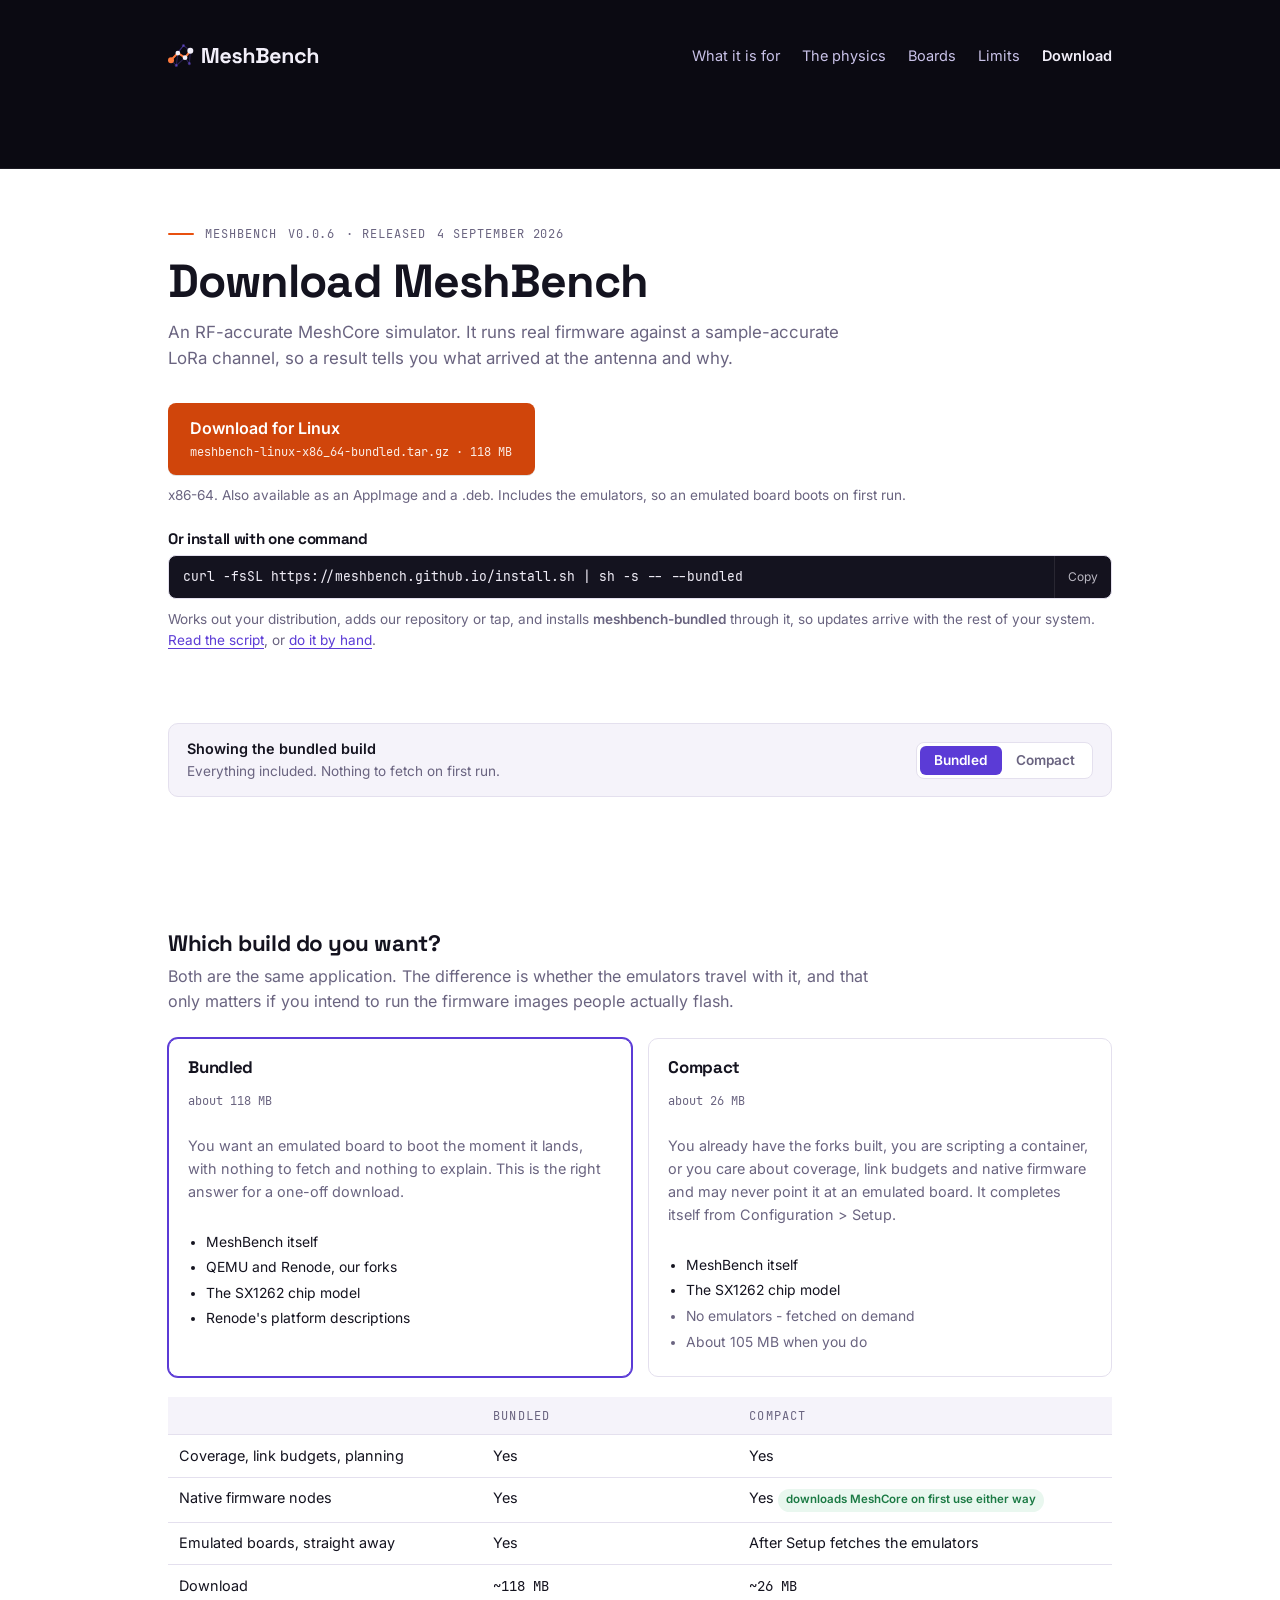
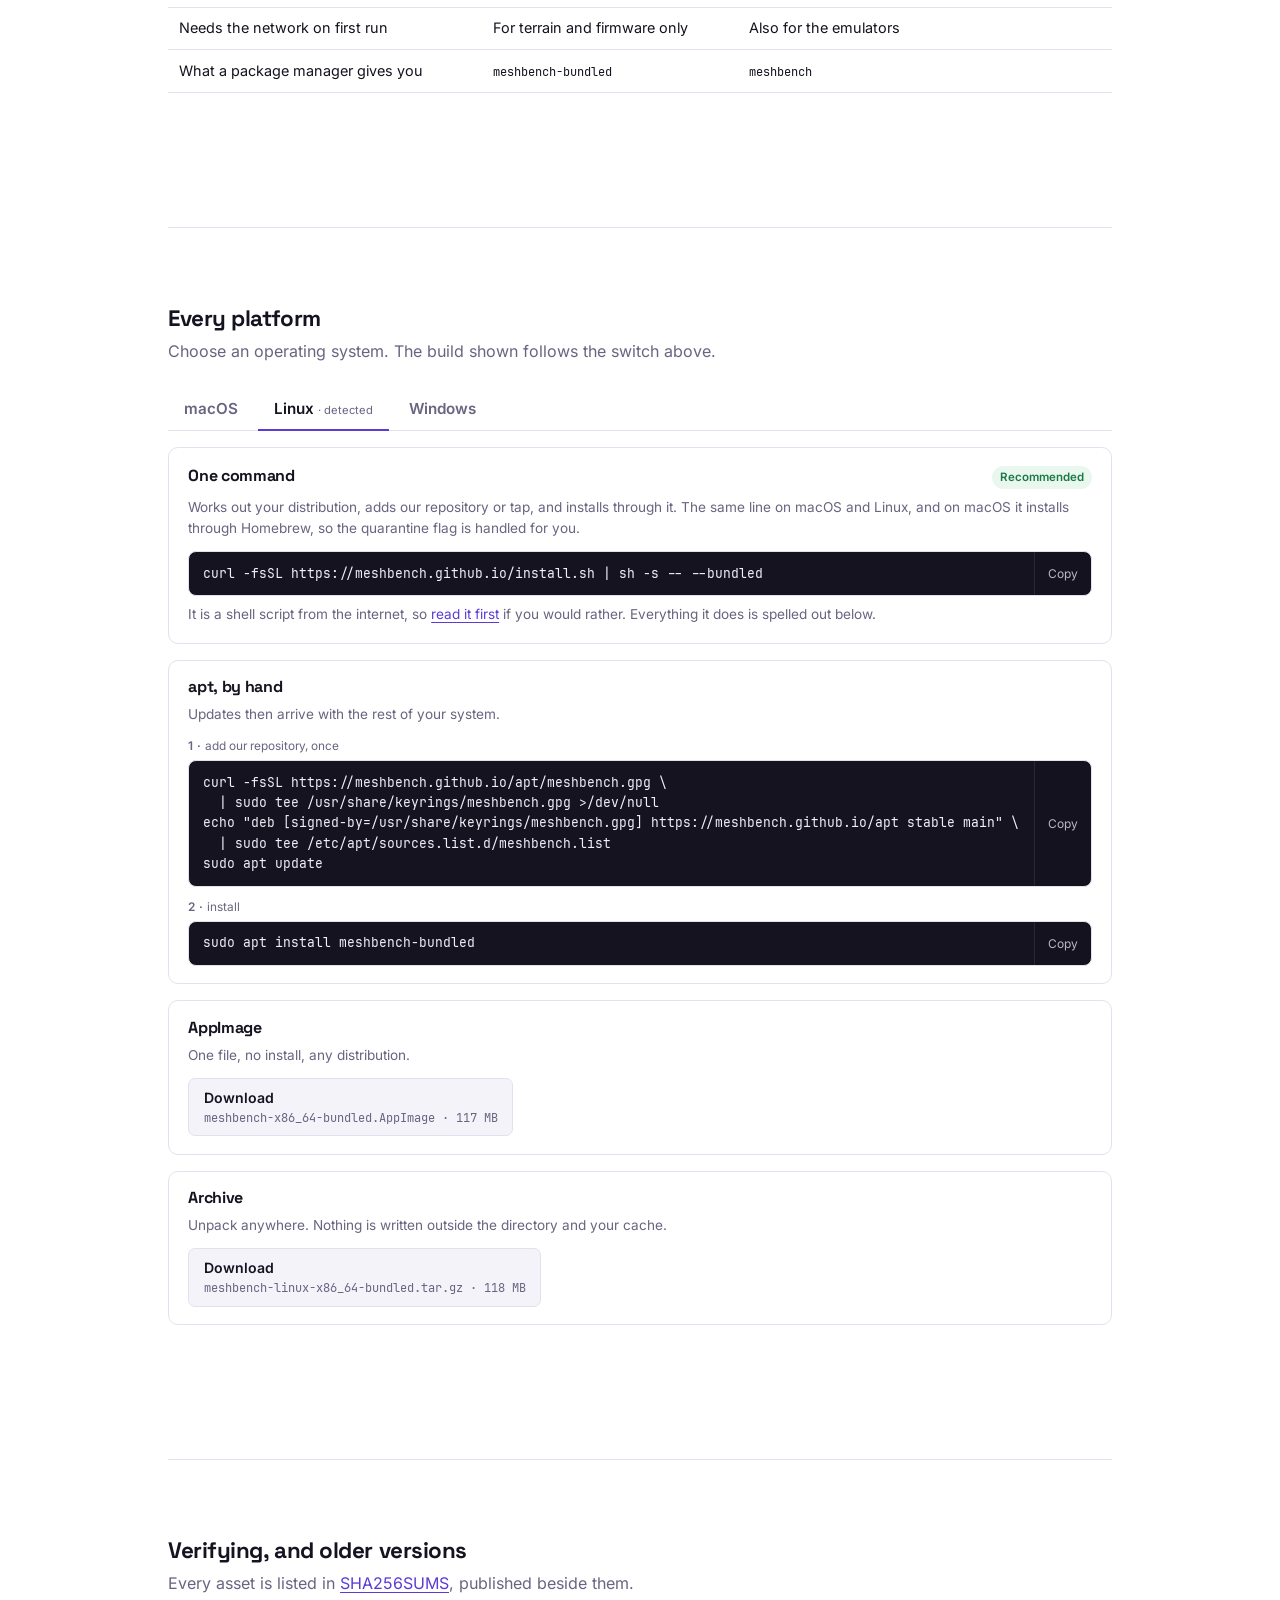
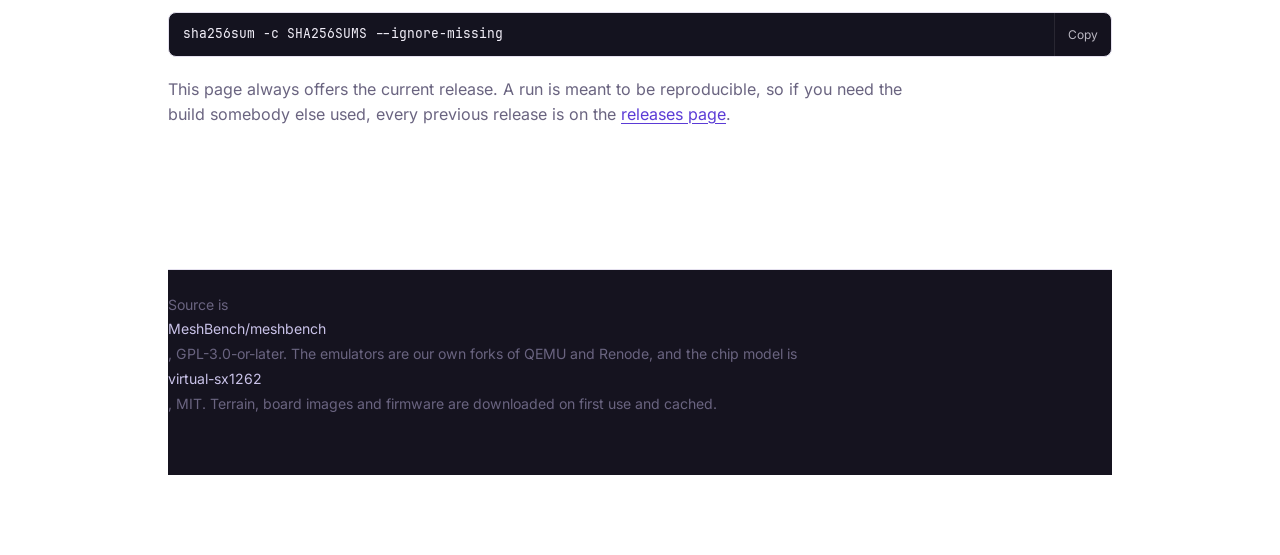
==== download/index.html @ 73075c17 "a download page, and one command that installs through your package manager Stages 5 and 6 of MeshBe" ====
<!doctype html>
<html lang="en">
<head>
<meta charset="utf-8">
<meta name="viewport" content="width=device-width, initial-scale=1">
<title>Download MeshBench</title>
<meta name="description" content="Download MeshBench for macOS, Linux or Windows, bundled with the emulators or as the application alone.">
<link rel="icon" href="/brand/favicon.svg" type="image/svg+xml">
<meta name="theme-color" content="#0B0A12">
<meta property="og:title" content="Download MeshBench">
<meta property="og:description" content="One command, or a download for your platform. Bundled with the emulators, or the application alone.">
<meta property="og:image" content="/brand/card.png">
<meta property="og:type" content="website">
<link rel="stylesheet" href="/styles.css">
<style>
  /* Palette is MeshBench/brand's own tokens, not invented here.
     The one rule it carries: orange is signal - traffic, the route, the node
     transmitting. Never a surface, never a status, never decoration. So orange
     appears twice and only twice: in the mark, where it is the lit route and
     the transmitting node, and on the one download we recommend. Violet carries
     every other piece of structure, and status has its own greens and ambers. */
  :root {
    --signal: #E8500F;
    --signal-deep: #B93B06;
    --relay: #5B3BD6;
    --ink: #14131F;
    --dim: #6A6480;
    --paper: #FFFFFF;
    --mist: #F5F3FA;
    --line: #E4E0EE;
    --pass: #1B7A44;
    --warn: #8A6200;
    --pass-bg: #E9F7EF;
    --warn-bg: #FDF6E0;
    --code-bg: #14131F;
    --code-ink: #F2EFF9;

    /* The filled button and the masthead do not follow the theme: both sit on
       basalt chrome with white labels. White on the mark's #E8500F is 3.76:1
       and fails AA at this size, so the fill is one step deeper - still plainly
       signal, and 4.63:1 under white. The landing site solved this already;
       this is its answer rather than a second one. */
    --basalt: #0B0A12;
    --btn-fill: #D0450B;
    --btn-fill-hover: #E8500F;

    --display: "MeshBench Display", ui-sans-serif, system-ui, sans-serif;
    --body: "MeshBench Text", ui-sans-serif, system-ui, sans-serif;
    --mono: "MeshBench Mono", ui-monospace, SFMono-Regular, Menlo, Consolas, monospace;
  }
  @media (prefers-color-scheme: dark) {
    :root:not([data-theme="light"]) {
      --signal: #FF7A3D;
      --signal-deep: #FF7A3D;
      --relay: #7C5CFF;
      --ink: #F2EFF9;
      --dim: #9A93B8;
      --paper: #0B0A12;
      --mist: #14131F;
      --line: #262233;
      --pass: #58D493;
      --warn: #F2B705;
      --pass-bg: #10241A;
      --warn-bg: #251E08;
      --code-bg: #08070E;
      --code-ink: #F2EFF9;
    }
  }
  :root[data-theme="dark"] {
    --signal: #FF7A3D;
    --signal-deep: #FF7A3D;
    --relay: #7C5CFF;
    --ink: #F2EFF9;
    --dim: #9A93B8;
    --paper: #0B0A12;
    --mist: #14131F;
    --line: #262233;
    --pass: #58D493;
    --warn: #F2B705;
    --pass-bg: #10241A;
    --warn-bg: #251E08;
    --code-bg: #08070E;
    --code-ink: #F2EFF9;
  }

  body {
    background: var(--paper);
    color: var(--ink);
    font-family: var(--body);
    font-size: 16px;
    line-height: 1.55;
    -webkit-font-smoothing: antialiased;
  }
  .wrap { max-width: 62rem; margin: 0 auto; padding: 0 1.5rem 5rem; }
  h1, h2, h3 { font-family: var(--display); font-weight: 700; text-wrap: balance; margin: 0; }
  a { color: var(--relay); }

  /* The masthead is styles.css's own; only the current-page mark is ours. */
  .masthead nav a[aria-current="page"] { color: #F2EFF9; font-weight: 600; }

  /* ---- hero ---- */
  header { padding: 3.5rem 0 2rem; }
  .eyebrow {
    font-family: var(--mono); font-size: .75rem; letter-spacing: .08em;
    text-transform: uppercase; color: var(--dim); margin-bottom: .75rem;
  }
  h1 { font-size: clamp(2rem, 5vw, 2.9rem); line-height: 1.1; }
  .lede { color: var(--dim); font-size: 1.05rem; max-width: 42rem; margin-top: .75rem; }

  .primary-row {
    display: flex; flex-wrap: wrap; gap: 1.5rem; align-items: flex-start;
    margin-top: 2rem;
  }
  .primary { flex: 1 1 20rem; }

  /* The one orange thing. */
  .btn-signal {
    display: inline-flex; flex-direction: column; gap: .15rem;
    background: var(--btn-fill); color: #fff; text-decoration: none;
    padding: .85rem 1.4rem; border-radius: 8px; font-weight: 600;
    box-shadow: 0 1px 0 rgba(0,0,0,.12);
  }
  .btn-signal:hover { background: var(--btn-fill-hover); }
  .btn-signal .file {
    font-family: var(--mono); font-size: .72rem; font-weight: 400; opacity: .9;
  }
  .under-btn { font-size: .85rem; color: var(--dim); margin-top: .6rem; }

  .alt { flex: 1 1 22rem; }
  .alt h3 { font-size: .95rem; margin-bottom: .5rem; }
  .step {
    font-size: .74rem; font-weight: 600; letter-spacing: .04em; text-transform: uppercase;
    color: var(--dim); margin: .7rem 0 .3rem;
  }
  .step:first-of-type { margin-top: 0; }
  .step .once { font-weight: 400; text-transform: none; letter-spacing: 0; }

  /* ---- code ---- */
  .cmd {
    display: flex; align-items: stretch; gap: 0; background: var(--code-bg);
    border-radius: 8px; overflow: hidden; border: 1px solid var(--line);
  }
  .cmd code {
    font-family: var(--mono); font-size: .82rem; color: var(--code-ink);
    padding: .7rem .85rem; overflow-x: auto; white-space: pre; flex: 1; display: block;
  }
  .cmd button {
    border: 0; border-left: 1px solid rgba(255,255,255,.12); background: transparent;
    color: var(--code-ink); font-family: var(--body); font-size: .75rem;
    padding: 0 .8rem; cursor: pointer; opacity: .75;
  }
  .cmd button:hover { opacity: 1; }

  /* ---- the variant switch ---- */
  .variant-bar {
    display: flex; flex-wrap: wrap; gap: 1rem; align-items: center;
    justify-content: space-between; background: var(--mist);
    border: 1px solid var(--line); border-radius: 10px;
    padding: .9rem 1.1rem; margin: 2.5rem 0 0;
  }
  .variant-bar .label { font-size: .9rem; font-weight: 600; }
  .variant-bar .why { font-size: .85rem; color: var(--dim); }
  .seg { display: inline-flex; background: var(--paper); border: 1px solid var(--line); border-radius: 8px; padding: 3px; }
  .seg button {
    border: 0; background: transparent; font-family: var(--body); font-size: .85rem;
    font-weight: 600; color: var(--dim); padding: .4rem .9rem; border-radius: 6px; cursor: pointer;
  }
  .seg button[aria-pressed="true"] { background: var(--relay); color: #fff; }

  /* ---- variant cards ---- */
  section { margin-top: 3.5rem; }
  section > h2 { font-size: 1.4rem; }
  section > p.intro { color: var(--dim); max-width: 46rem; margin-top: .5rem; }

  .cards { display: grid; grid-template-columns: repeat(auto-fit, minmax(17rem, 1fr)); gap: 1rem; margin-top: 1.5rem; }
  .card { border: 1px solid var(--line); border-radius: 10px; padding: 1.2rem; background: var(--paper); }
  .card.on { border-color: var(--relay); box-shadow: 0 0 0 1px var(--relay); }
  .card h3 { font-size: 1.05rem; }
  .card .size { font-family: var(--mono); font-size: .78rem; color: var(--dim); margin-top: .15rem; }
  .card p { font-size: .9rem; color: var(--dim); margin: .7rem 0 0; }
  .card ul { margin: .8rem 0 0; padding-left: 1.1rem; font-size: .87rem; }
  .card li { margin: .25rem 0; }
  .card li.no { color: var(--dim); }

  table { width: 100%; border-collapse: collapse; margin-top: 1.25rem; font-size: .9rem; }
  th, td { text-align: left; padding: .6rem .7rem; border-bottom: 1px solid var(--line); vertical-align: top; }
  th { font-weight: 600; font-size: .78rem; text-transform: uppercase; letter-spacing: .05em; color: var(--dim); }
  td.num { font-family: var(--mono); font-variant-numeric: tabular-nums; }
  .scroll { overflow-x: auto; }

  /* ---- platform tabs ---- */
  .tabs { display: flex; gap: .25rem; border-bottom: 1px solid var(--line); margin-top: 1.5rem; flex-wrap: wrap; }
  .tabs button {
    border: 0; background: transparent; font-family: var(--body); font-weight: 600;
    font-size: .95rem; color: var(--dim); padding: .7rem 1rem; cursor: pointer;
    border-bottom: 2px solid transparent; margin-bottom: -1px;
  }
  .tabs button[aria-selected="true"] { color: var(--ink); border-bottom-color: var(--relay); }
  .tabs .detected { font-size: .7rem; font-weight: 500; color: var(--dim); }

  .method { border: 1px solid var(--line); border-radius: 10px; padding: 1.1rem 1.2rem; margin-top: 1rem; }
  .method-head { display: flex; flex-wrap: wrap; gap: .5rem 1rem; align-items: baseline; justify-content: space-between; }
  .method h3 { font-size: 1rem; }
  .method .note { font-size: .85rem; color: var(--dim); margin: .5rem 0 .75rem; }
  .method .file-row { display: flex; flex-wrap: wrap; gap: .75rem; align-items: center; margin-top: .5rem; }
  .btn-quiet {
    display: inline-block; border: 1px solid var(--line); border-radius: 7px;
    padding: .5rem .9rem; text-decoration: none; color: var(--ink);
    font-weight: 600; font-size: .88rem; background: var(--mist);
  }
  .btn-quiet:hover { border-color: var(--relay); }
  .btn-quiet .fn { font-family: var(--mono); font-weight: 400; font-size: .75rem; color: var(--dim); display: block; }

  .chip {
    display: inline-block; font-size: .72rem; font-weight: 600; padding: .18rem .5rem;
    border-radius: 999px; white-space: nowrap;
  }
  .chip.pass { background: var(--pass-bg); color: var(--pass); }
  .chip.warn { background: var(--warn-bg); color: var(--warn); }

  .callout {
    border-left: 3px solid var(--warn); background: var(--warn-bg);
    padding: .85rem 1rem; border-radius: 0 8px 8px 0; margin-top: 1rem; font-size: .89rem;
  }
  .callout strong { display: block; margin-bottom: .2rem; }

  footer { margin-top: 4rem; padding-top: 1.5rem; border-top: 1px solid var(--line); font-size: .88rem; color: var(--dim); }
  footer a { font-weight: 500; }
  .hidden { display: none; }
  @media (prefers-reduced-motion: reduce) { * { transition: none !important; } }
</style>
</head>
<body>

<header class="masthead">
  <div class="wrap">
    <a class="brand" href="/" aria-label="MeshBench"><svg xmlns="http://www.w3.org/2000/svg" viewBox="0 0 324.6 49.2" fill="none" stroke-linecap="round" stroke-linejoin="round" role="img" aria-label="MeshBench"><g transform="translate(-6.25,-11.31) scale(1.3300)">
  <path d="M 9.50 34.50 L 18.00 43.00" stroke="#7C5CFF" stroke-width="1.8" opacity="0.26"/>
  <path d="M 18.00 43.00 L 32.00 30.50" stroke="#7C5CFF" stroke-width="1.8" opacity="0.26"/>
  <path d="M 18.00 43.00 L 20.50 23.00" stroke="#7C5CFF" stroke-width="1.8" opacity="0.26"/>
  <path d="M 20.50 23.00 L 29.50 11.00" stroke="#7C5CFF" stroke-width="1.8" opacity="0.26"/>
  <path d="M 29.50 11.00 L 40.50 19.50" stroke="#7C5CFF" stroke-width="1.8" opacity="0.26"/>
  <path d="M 32.00 30.50 L 39.00 40.00" stroke="#7C5CFF" stroke-width="1.8" opacity="0.26"/>
  <path d="M 40.50 19.50 L 39.00 40.00" stroke="#7C5CFF" stroke-width="1.8" opacity="0.26"/>
  <path d="M 9.50 34.50 L 29.50 11.00" stroke="#7C5CFF" stroke-width="1.8" opacity="0.26"/>
  <path d="M 9.50 34.50 L 20.50 23.00" stroke="#FF7A3D" stroke-width="3.2"/>
  <path d="M 20.50 23.00 L 32.00 30.50" stroke="#FF7A3D" stroke-width="3.2"/>
  <path d="M 32.00 30.50 L 40.50 19.50" stroke="#FF7A3D" stroke-width="3.2"/>
  <circle cx="18.00" cy="43.00" r="2.50" fill="#7C5CFF" opacity="0.4"/>
  <circle cx="29.50" cy="11.00" r="2.50" fill="#7C5CFF" opacity="0.4"/>
  <circle cx="39.00" cy="40.00" r="2.50" fill="#7C5CFF" opacity="0.4"/>
  <circle cx="20.50" cy="23.00" r="3.80" fill="#F2EFF9"/>
  <circle cx="32.00" cy="30.50" r="3.80" fill="#F2EFF9"/>
  <circle cx="9.50" cy="34.50" r="4.80" fill="#FF7A3D"/>
  <circle cx="40.50" cy="19.50" r="4.80" fill="#F2EFF9"/>
</g><g transform="translate(70.0,40.7)" fill="#F2EFF9"><path d="M3.04 0V-32.2H14.31L19.87 -4.14H20.7L26.27 -32.2H37.54V0H31.65V-27.74H30.82L25.3 0H15.27L9.75 -27.74H8.92V0Z M53.36 0.64Q49.96 0.64 47.36 -0.8Q44.76 -2.25 43.31 -4.9Q41.86 -7.54 41.86 -11.13V-11.68Q41.86 -15.27 43.29 -17.92Q44.71 -20.56 47.29 -22.01Q49.86 -23.46 53.27 -23.46Q56.63 -23.46 59.11 -21.96Q61.59 -20.47 62.97 -17.82Q64.35 -15.18 64.35 -11.68V-9.71H47.75Q47.84 -7.36 49.5 -5.89Q51.15 -4.42 53.54 -4.42Q55.98 -4.42 57.13 -5.47Q58.28 -6.53 58.88 -7.82L63.62 -5.34Q62.97 -4.14 61.76 -2.74Q60.54 -1.33 58.51 -0.35Q56.49 0.64 53.36 0.64ZM47.79 -14.03H58.47Q58.28 -16.01 56.88 -17.2Q55.48 -18.4 53.22 -18.4Q50.88 -18.4 49.5 -17.2Q48.12 -16.01 47.79 -14.03Z M78.15 0.64Q73.69 0.64 70.84 -1.29Q67.99 -3.22 67.39 -6.81L72.73 -8.19Q73.05 -6.58 73.81 -5.66Q74.57 -4.74 75.69 -4.35Q76.82 -3.96 78.15 -3.96Q80.18 -3.96 81.14 -4.67Q82.11 -5.38 82.11 -6.44Q82.11 -7.5 81.19 -8.07Q80.27 -8.65 78.25 -9.02L76.96 -9.25Q74.57 -9.71 72.59 -10.51Q70.61 -11.32 69.41 -12.74Q68.22 -14.17 68.22 -16.42Q68.22 -19.83 70.7 -21.64Q73.19 -23.46 77.23 -23.46Q81.05 -23.46 83.58 -21.76Q86.11 -20.06 86.89 -17.3L81.51 -15.64Q81.14 -17.39 80.02 -18.12Q78.89 -18.86 77.23 -18.86Q75.58 -18.86 74.7 -18.29Q73.83 -17.71 73.83 -16.7Q73.83 -15.59 74.75 -15.06Q75.67 -14.54 77.23 -14.26L78.52 -14.03Q81.1 -13.57 83.19 -12.81Q85.28 -12.05 86.5 -10.65Q87.72 -9.25 87.72 -6.85Q87.72 -3.27 85.12 -1.31Q82.52 0.64 78.15 0.64Z M91.95 0V-32.2H97.75V-20.01H98.58Q98.95 -20.75 99.73 -21.48Q100.51 -22.22 101.82 -22.7Q103.13 -23.18 105.16 -23.18Q107.82 -23.18 109.82 -21.96Q111.83 -20.75 112.93 -18.61Q114.03 -16.47 114.03 -13.62V0H108.24V-13.16Q108.24 -15.73 106.97 -17.02Q105.71 -18.31 103.36 -18.31Q100.69 -18.31 99.22 -16.54Q97.75 -14.77 97.75 -11.59V0Z M118.36 0V-5.34H122.59V-26.86H118.36V-32.2H134.92Q137.86 -32.2 140.05 -31.21Q142.23 -30.22 143.45 -28.41Q144.67 -26.59 144.67 -24.06V-23.6Q144.67 -21.39 143.84 -19.99Q143.01 -18.58 141.89 -17.82Q140.76 -17.07 139.75 -16.74V-15.92Q140.76 -15.64 141.96 -14.88Q143.15 -14.12 144 -12.7Q144.85 -11.27 144.85 -8.97V-8.51Q144.85 -5.84 143.61 -3.93Q142.37 -2.02 140.19 -1.01Q138 0 135.1 0ZM128.66 -5.52H134.37Q136.34 -5.52 137.56 -6.49Q138.78 -7.45 138.78 -9.25V-9.71Q138.78 -11.5 137.59 -12.47Q136.39 -13.43 134.37 -13.43H128.66ZM128.66 -18.95H134.27Q136.16 -18.95 137.38 -19.92Q138.6 -20.88 138.6 -22.59V-23.05Q138.6 -24.79 137.4 -25.74Q136.21 -26.68 134.27 -26.68H128.66Z M159.57 0.64Q156.17 0.64 153.57 -0.8Q150.97 -2.25 149.52 -4.9Q148.07 -7.54 148.07 -11.13V-11.68Q148.07 -15.27 149.5 -17.92Q150.93 -20.56 153.5 -22.01Q156.08 -23.46 159.48 -23.46Q162.84 -23.46 165.32 -21.96Q167.81 -20.47 169.19 -17.82Q170.57 -15.18 170.57 -11.68V-9.71H153.96Q154.05 -7.36 155.71 -5.89Q157.37 -4.42 159.76 -4.42Q162.2 -4.42 163.35 -5.47Q164.5 -6.53 165.09 -7.82L169.83 -5.34Q169.19 -4.14 167.97 -2.74Q166.75 -1.33 164.73 -0.35Q162.7 0.64 159.57 0.64ZM154.01 -14.03H164.68Q164.5 -16.01 163.09 -17.2Q161.69 -18.4 159.44 -18.4Q157.09 -18.4 155.71 -17.2Q154.33 -16.01 154.01 -14.03Z M174.89 0V-22.82H180.6V-19.83H181.42Q181.98 -21.02 183.49 -22.1Q185.01 -23.18 188.09 -23.18Q190.76 -23.18 192.76 -21.96Q194.76 -20.75 195.87 -18.61Q196.97 -16.47 196.97 -13.62V0H191.18V-13.16Q191.18 -15.73 189.91 -17.02Q188.65 -18.31 186.3 -18.31Q183.63 -18.31 182.16 -16.54Q180.69 -14.77 180.69 -11.59V0Z M213.12 0.64Q209.81 0.64 207.12 -0.74Q204.42 -2.12 202.86 -4.74Q201.3 -7.36 201.3 -11.09V-11.73Q201.3 -15.46 202.86 -18.08Q204.42 -20.7 207.12 -22.08Q209.81 -23.46 213.12 -23.46Q216.38 -23.46 218.73 -22.31Q221.08 -21.16 222.53 -19.16Q223.97 -17.16 224.43 -14.63L218.82 -13.43Q218.64 -14.81 217.99 -15.92Q217.35 -17.02 216.18 -17.66Q215 -18.31 213.26 -18.31Q211.51 -18.31 210.11 -17.55Q208.7 -16.79 207.9 -15.29Q207.09 -13.8 207.09 -11.64V-11.18Q207.09 -9.02 207.9 -7.52Q208.7 -6.03 210.11 -5.27Q211.51 -4.51 213.26 -4.51Q215.88 -4.51 217.24 -5.87Q218.59 -7.22 218.96 -9.43L224.57 -8.1Q223.97 -5.66 222.53 -3.66Q221.08 -1.66 218.73 -0.51Q216.38 0.64 213.12 0.64Z M228.53 0V-32.2H234.32V-20.01H235.15Q235.52 -20.75 236.3 -21.48Q237.08 -22.22 238.39 -22.7Q239.71 -23.18 241.73 -23.18Q244.4 -23.18 246.4 -21.96Q248.4 -20.75 249.5 -18.61Q250.61 -16.47 250.61 -13.62V0H244.81V-13.16Q244.81 -15.73 243.55 -17.02Q242.28 -18.31 239.94 -18.31Q237.27 -18.31 235.8 -16.54Q234.32 -14.77 234.32 -11.59V0Z"/></g></svg></a>
    <nav>
      <a href="/#uses">What it is for</a>
      <a href="/#physics">The physics</a>
      <a href="/#boards">Boards</a>
      <a href="/#limits">Limits</a>
      <a href="/download/" aria-current="page">Download</a>
    </nav>
  </div>
</header>

<div class="wrap" id="top">

<header>
  <div class="eyebrow">MeshBench <span id="ver">v0.0.6</span> &middot; released <span id="released">4 September 2026</span></div>
  <h1>Download MeshBench</h1>
  <p class="lede">
    An RF-accurate MeshCore simulator. It runs real firmware against a sample-accurate
    LoRa channel, so a result tells you what arrived at the antenna and why.
  </p>

  <div class="primary-row">
    <div class="primary">
      <a class="btn-signal" id="hero-btn" href="https://github.com/MeshBench/meshbench/releases/latest/download/MeshBench-arm64-bundled.dmg">
        <span id="hero-label">Download for macOS</span>
        <span class="file" id="hero-file">MeshBench-arm64-bundled.dmg &middot; 118 MB</span>
      </a>
      <div class="under-btn" id="hero-note">
        Apple silicon, macOS 12+. Includes the emulators, so an emulated board boots on
        first run.
      </div>
    </div>

    <div class="alt">
      <h3 id="alt-title">Or install with one command</h3>
      <div class="cmd">
        <code id="alt-cmd">curl -fsSL https://meshbench.github.io/install.sh | sh</code>
        <button type="button" data-copy="#alt-cmd">Copy</button>
      </div>
      <div class="under-btn" id="alt-note"></div>
    </div>
  </div>
</header>

<div class="variant-bar">
  <div>
    <div class="label">Showing the <span id="variant-word">bundled</span> build</div>
    <div class="why" id="variant-why">Everything included. Nothing to fetch on first run.</div>
  </div>
  <div class="seg" role="group" aria-label="Which build">
    <button type="button" data-variant="bundled" aria-pressed="true">Bundled</button>
    <button type="button" data-variant="compact" aria-pressed="false">Compact</button>
  </div>
</div>

<section id="which">
  <h2>Which build do you want?</h2>
  <p class="intro">
    Both are the same application. The difference is whether the emulators travel with it,
    and that only matters if you intend to run the firmware images people actually flash.
  </p>

  <div class="cards">
    <div class="card on" id="card-bundled">
      <h3>Bundled</h3>
      <div class="size">about 118 MB</div>
      <p>You want an emulated board to boot the moment it lands, with nothing to fetch and
         nothing to explain. This is the right answer for a one-off download.</p>
      <ul>
        <li>MeshBench itself</li>
        <li>QEMU and Renode, our forks</li>
        <li>The SX1262 chip model</li>
        <li>Renode's platform descriptions</li>
      </ul>
    </div>
    <div class="card" id="card-compact">
      <h3>Compact</h3>
      <div class="size">about 26 MB</div>
      <p>You already have the forks built, you are scripting a container, or you care about
         coverage, link budgets and native firmware and may never point it at an emulated
         board. It completes itself from Configuration&nbsp;&gt;&nbsp;Setup.</p>
      <ul>
        <li>MeshBench itself</li>
        <li>The SX1262 chip model</li>
        <li class="no">No emulators - fetched on demand</li>
        <li class="no">About 105 MB when you do</li>
      </ul>
    </div>
  </div>

  <div class="scroll">
    <table>
      <thead>
        <tr><th>&nbsp;</th><th>Bundled</th><th>Compact</th></tr>
      </thead>
      <tbody>
        <tr><td>Coverage, link budgets, planning</td><td>Yes</td><td>Yes</td></tr>
        <tr><td>Native firmware nodes</td><td>Yes</td><td>Yes <span class="chip pass">downloads MeshCore on first use either way</span></td></tr>
        <tr><td>Emulated boards, straight away</td><td>Yes</td><td>After Setup fetches the emulators</td></tr>
        <tr><td>Download</td><td class="num">~118 MB</td><td class="num">~26 MB</td></tr>
        <tr><td>Needs the network on first run</td><td>For terrain and firmware only</td><td>Also for the emulators</td></tr>
        <tr><td>What a package manager gives you</td><td><code style="font-family:var(--mono);font-size:.85em">meshbench-bundled</code></td><td><code style="font-family:var(--mono);font-size:.85em">meshbench</code></td></tr>
      </tbody>
    </table>
  </div>
</section>

<section id="all">
  <h2>Every platform</h2>
  <p class="intro">
    Choose an operating system. The build shown follows the switch above.
  </p>

  <div class="tabs" role="tablist">
    <button type="button" role="tab" data-os="macos" aria-selected="true">macOS <span class="detected" id="det-macos"></span></button>
    <button type="button" role="tab" data-os="linux" aria-selected="false">Linux <span class="detected" id="det-linux"></span></button>
    <button type="button" role="tab" data-os="windows" aria-selected="false">Windows <span class="detected" id="det-windows"></span></button>
  </div>

  <!-- macOS -->
  <div class="os-panel" data-os="macos">
    <div class="method">
      <div class="method-head"><h3>One command</h3><span class="chip pass">Recommended</span></div>
      <p class="note">Works out your distribution, adds our repository or tap, and installs
        through it. The same line on macOS and Linux, and on macOS it installs
        through Homebrew, so the quarantine flag is handled for you.</p>
      <div class="cmd">
        <code class="v-cmd"
          data-bundled="curl -fsSL https://meshbench.github.io/install.sh | sh -s -- --bundled"
          data-compact="curl -fsSL https://meshbench.github.io/install.sh | sh">curl -fsSL https://meshbench.github.io/install.sh | sh -s -- --bundled</code>
        <button type="button" data-copy="prev">Copy</button>
      </div>
      <p class="note" style="margin-bottom:0">
        It is a shell script from the internet, so
        <a href="https://github.com/MeshBench/meshbench.github.io/blob/main/install.sh">read it first</a>
        if you would rather. Everything it does is spelled out below.
      </p>
    </div>

    <div class="method" id="by-hand">
      <div class="method-head"><h3>Homebrew, by hand</h3></div>
      <p class="note">Handles the quarantine flag for you. We are not notarised, so a
        disk image otherwise needs a right-click and Open on first launch.</p>
      <div class="step">1 &middot; <span class="once">add our tap, once</span></div>
      <div class="cmd">
        <code>brew tap MeshBench/meshbench</code>
        <button type="button" data-copy="prev">Copy</button>
      </div>
      <div class="step">2 &middot; <span class="once">install</span></div>
      <div class="cmd">
        <code class="v-cmd" data-bundled="brew install --cask meshbench-bundled" data-compact="brew install --cask meshbench">brew install --cask meshbench-bundled</code>
        <button type="button" data-copy="prev">Copy</button>
      </div>
    </div>

    <div class="method">
      <div class="method-head"><h3>Disk image</h3></div>
      <p class="note">Apple silicon, macOS 12 or later.</p>
      <div class="file-row">
        <a class="btn-quiet v-file" href="https://github.com/MeshBench/meshbench/releases/latest/download/MeshBench-arm64-bundled.dmg"
           data-bundled="MeshBench-arm64-bundled.dmg|118 MB"
           data-compact="MeshBench-arm64-compact.dmg|26 MB">Download
          <span class="fn"></span></a>
        <span class="chip warn" id="mac-compact-chip" hidden>Setup cannot fetch Renode for macOS yet</span>
      </div>
      <div class="callout" id="mac-compact-note" hidden>
        <strong>The compact macOS build cannot finish itself yet.</strong>
        Setup has no Renode package for macOS, so emulated nRF52 boards need the fork built
        by hand. QEMU is published and untested there. A distribution's own QEMU will not
        do: it has no SX1262 in it, and a stock Renode sleeps for ever on a wake condition
        that is already true.
      </div>
    </div>
  </div>

  <!-- Linux -->
  <div class="os-panel hidden" data-os="linux">
    <div class="method">
      <div class="method-head"><h3>One command</h3><span class="chip pass">Recommended</span></div>
      <p class="note">Works out your distribution, adds our repository or tap, and installs
        through it. The same line on macOS and Linux, and on macOS it installs
        through Homebrew, so the quarantine flag is handled for you.</p>
      <div class="cmd">
        <code class="v-cmd"
          data-bundled="curl -fsSL https://meshbench.github.io/install.sh | sh -s -- --bundled"
          data-compact="curl -fsSL https://meshbench.github.io/install.sh | sh">curl -fsSL https://meshbench.github.io/install.sh | sh -s -- --bundled</code>
        <button type="button" data-copy="prev">Copy</button>
      </div>
      <p class="note" style="margin-bottom:0">
        It is a shell script from the internet, so
        <a href="https://github.com/MeshBench/meshbench.github.io/blob/main/install.sh">read it first</a>
        if you would rather. Everything it does is spelled out below.
      </p>
    </div>

    <div class="method" id="by-hand-linux">
      <div class="method-head"><h3>apt, by hand</h3></div>
      <p class="note">Updates then arrive with the rest of your system.</p>
      <div class="step">1 &middot; <span class="once">add our repository, once</span></div>
      <div class="cmd">
        <code>curl -fsSL https://meshbench.github.io/apt/meshbench.gpg \
  | sudo tee /usr/share/keyrings/meshbench.gpg >/dev/null
echo "deb [signed-by=/usr/share/keyrings/meshbench.gpg] https://meshbench.github.io/apt stable main" \
  | sudo tee /etc/apt/sources.list.d/meshbench.list
sudo apt update</code>
        <button type="button" data-copy="prev">Copy</button>
      </div>
      <div class="step">2 &middot; <span class="once">install</span></div>
      <div class="cmd">
        <code>sudo apt install <span class="v-pkg">meshbench-bundled</span></code>
        <button type="button" data-copy="prev">Copy</button>
      </div>
    </div>

    <div class="method">
      <div class="method-head"><h3>AppImage</h3></div>
      <p class="note">One file, no install, any distribution.</p>
      <div class="file-row">
        <a class="btn-quiet v-file" href="https://github.com/MeshBench/meshbench/releases/latest/download/meshbench-x86_64-bundled.AppImage"
           data-bundled="meshbench-x86_64-bundled.AppImage|117 MB"
           data-compact="meshbench-x86_64-compact.AppImage|25 MB">Download
          <span class="fn"></span></a>
      </div>
    </div>

    <div class="method">
      <div class="method-head"><h3>Archive</h3></div>
      <p class="note">Unpack anywhere. Nothing is written outside the directory and your cache.</p>
      <div class="file-row">
        <a class="btn-quiet v-file" href="https://github.com/MeshBench/meshbench/releases/latest/download/meshbench-linux-x86_64-bundled.tar.gz"
           data-bundled="meshbench-linux-x86_64-bundled.tar.gz|118 MB"
           data-compact="meshbench-linux-x86_64-compact.tar.gz|26 MB">Download
          <span class="fn"></span></a>
      </div>
    </div>
  </div>

  <!-- Windows -->
  <div class="os-panel hidden" data-os="windows">
    <div class="method">
      <div class="method-head"><h3>Installer</h3><span class="chip pass">Recommended</span></div>
      <p class="note">Adds a Start menu entry, upgrades in place, and appears in Apps and Features.</p>
      <div class="file-row">
        <a class="btn-quiet v-file" href="https://github.com/MeshBench/meshbench/releases/latest/download/meshbench-windows-x86_64-bundled.msi"
           data-bundled="meshbench-windows-x86_64-bundled.msi|121 MB"
           data-compact="meshbench-windows-x86_64-compact.msi|29 MB">Download
          <span class="fn"></span></a>
      </div>
    </div>

    <div class="method">
      <div class="method-head"><h3>Zip</h3></div>
      <p class="note">For a memory stick, a build agent, or anywhere an installer is unwanted.</p>
      <div class="file-row">
        <a class="btn-quiet v-file" href="https://github.com/MeshBench/meshbench/releases/latest/download/meshbench-windows-x86_64-bundled.zip"
           data-bundled="meshbench-windows-x86_64-bundled.zip|120 MB"
           data-compact="meshbench-windows-x86_64-compact.zip|28 MB">Download
          <span class="fn"></span></a>
        <span class="chip warn" id="win-compact-chip" hidden>Setup cannot fetch the emulators on Windows yet</span>
      </div>
      <div class="callout" id="win-compact-note" hidden>
        <strong>The compact Windows build cannot finish itself yet.</strong>
        Emulated boards do run on Windows, but Setup cannot download the emulators there.
        Take the bundled build, or build the forks yourself and point
        <code style="font-family:var(--mono);font-size:.85em">MESHBENCH_QEMU</code> and
        <code style="font-family:var(--mono);font-size:.85em">MESHBENCH_RENODE</code> at them.
      </div>
    </div>
  </div>
</section>

<section id="verify">
  <h2>Verifying, and older versions</h2>
  <p class="intro">
    Every asset is listed in <a href="https://github.com/MeshBench/meshbench/releases/latest/download/SHA256SUMS">SHA256SUMS</a>, published beside them.
  </p>
  <div class="cmd" style="margin-top:1rem">
    <code id="verify-cmd">sha256sum -c SHA256SUMS --ignore-missing</code>
    <button type="button" data-copy="#verify-cmd">Copy</button>
  </div>
  <p class="intro" style="margin-top:1.25rem">
    This page always offers the current release. A run is meant to be reproducible, so if
    you need the build somebody else used, every previous release is on the
    <a href="https://github.com/MeshBench/meshbench/releases">releases page</a>.
  </p>
</section>

<footer>
  Source is <a href="https://github.com/MeshBench/meshbench">MeshBench/meshbench</a>, GPL-3.0-or-later. The emulators are our own
  forks of QEMU and Renode, and the chip model is
  <a href="https://github.com/MeshBench/virtual-sx1262">virtual-sx1262</a>, MIT. Terrain, board images and firmware are downloaded on
  first use and cached.
</footer>

</div>

<script>
(function () {
  var BASE = "https://github.com/MeshBench/meshbench/releases/latest/download/";
  var variant = "bundled";
  /* Filled from the release API when it answers; until then every size on the
   * page is the one it shipped with, which reads slightly stale rather than
   * empty. */
  var SIZES = {};

  function sizeOf(name, fallback) {
    var b = SIZES[name];
    if (!b) { return fallback; }
    return (b / (1024 * 1024)).toFixed(0) + " MB";
  }

  /* ---- OS detection. A guess, never a gate: every tab stays one click away. */
  function guessOS() {
    var s = (navigator.userAgent || "") + " " + (navigator.platform || "");
    if (/Win/i.test(s)) return "windows";
    if (/Mac|iPhone|iPad/i.test(s)) return "macos";
    if (/Linux|Android|X11/i.test(s)) return "linux";
    return "linux";
  }

  var HERO = {
    macos: {
      label: "Download for macOS",
      bundled: ["MeshBench-arm64-bundled.dmg", "118 MB"],
      compact: ["MeshBench-arm64-compact.dmg", "26 MB"],
      note: "Apple silicon, macOS 12+.",
      altTitle: "Or install with one command",
      alt: {
        bundled: "curl -fsSL https://meshbench.github.io/install.sh | sh -s -- --bundled",
        compact: "curl -fsSL https://meshbench.github.io/install.sh | sh"
      }
    },
    linux: {
      label: "Download for Linux",
      bundled: ["meshbench-linux-x86_64-bundled.tar.gz", "118 MB"],
      compact: ["meshbench-linux-x86_64-compact.tar.gz", "26 MB"],
      note: "x86-64. Also available as an AppImage and a .deb.",
      altTitle: "Or install with one command",
      alt: {
        bundled: "curl -fsSL https://meshbench.github.io/install.sh | sh -s -- --bundled",
        compact: "curl -fsSL https://meshbench.github.io/install.sh | sh"
      }
    },
    windows: {
      label: "Download for Windows",
      bundled: ["meshbench-windows-x86_64-bundled.msi", "121 MB"],
      compact: ["meshbench-windows-x86_64-compact.msi", "29 MB"],
      note: "x86-64, Windows 10 or later.",
      altTitle: "Or take the zip",
      alt: { bundled: "meshbench-windows-x86_64-bundled.zip", compact: "meshbench-windows-x86_64-compact.zip" }
    }
  };

  var os = guessOS();

  function el(sel) { return document.querySelector(sel); }
  function all(sel) { return Array.prototype.slice.call(document.querySelectorAll(sel)); }

  function paint() {
    /* hero */
    var h = HERO[os], f = h[variant];
    el("#hero-label").textContent = h.label;
    el("#hero-file").textContent = f[0] + " · " + sizeOf(f[0], f[1]);
    el("#hero-btn").href = BASE + f[0];
    el("#alt-note").innerHTML = os === "windows"
      ? "The same build as the installer, without the installer."
      : "Works out your distribution, adds our repository or tap, and installs "
        + (variant === "bundled" ? "<strong>meshbench-bundled</strong>" : "<strong>meshbench</strong>")
        + " through it, so updates arrive with the rest of your system. "
        + "<a href=\"#all\">Read the script</a>, or "
        + "<a href=\"#all\">do it by hand</a>.";
    el("#hero-note").textContent = h.note + (variant === "bundled"
      ? " Includes the emulators, so an emulated board boots on first run."
      : " The application alone; Setup fetches the emulators when you want them.");
    el("#alt-title").textContent = h.altTitle;
    el("#alt-cmd").textContent = h.alt[variant];

    /* the switch's own caption */
    el("#variant-word").textContent = variant;
    el("#variant-why").textContent = variant === "bundled"
      ? "Everything included. Nothing to fetch on first run."
      : "The application alone, about a quarter of the size.";
    el("#card-bundled").classList.toggle("on", variant === "bundled");
    el("#card-compact").classList.toggle("on", variant === "compact");

    /* every download link and command on the page */
    all(".v-file").forEach(function (a) {
      var parts = a.getAttribute("data-" + variant).split("|");
      a.href = BASE + parts[0];
      a.querySelector(".fn").textContent = parts[0] + " · " + sizeOf(parts[0], parts[1]);
    });
    all(".v-cmd").forEach(function (c) {
      c.textContent = c.getAttribute("data-" + variant);
    });
    all(".v-pkg").forEach(function (c) {
      c.textContent = variant === "bundled" ? "meshbench-bundled" : "meshbench";
    });

    /* the honest bits: only shown when they apply */
    var compact = variant === "compact";
    ["mac-compact-chip", "mac-compact-note", "win-compact-chip", "win-compact-note"]
      .forEach(function (id) { el("#" + id).hidden = !compact; });

    /* tabs */
    all('.tabs button').forEach(function (b) {
      b.setAttribute("aria-selected", String(b.dataset.os === os));
    });
    all(".os-panel").forEach(function (p) {
      p.classList.toggle("hidden", p.dataset.os !== os);
    });
  }

  all(".tabs button").forEach(function (b) {
    b.addEventListener("click", function () { os = b.dataset.os; paint(); });
  });
  all(".seg button").forEach(function (b) {
    b.addEventListener("click", function () {
      variant = b.dataset.variant;
      all(".seg button").forEach(function (o) {
        o.setAttribute("aria-pressed", String(o.dataset.variant === variant));
      });
      paint();
    });
  });

  document.addEventListener("click", function (e) {
    var btn = e.target.closest("[data-copy]");
    if (!btn) return;
    var target = btn.getAttribute("data-copy");
    var node = target === "prev" ? btn.previousElementSibling : el(target);
    if (!node) return;
    var text = node.textContent;
    if (navigator.clipboard) { navigator.clipboard.writeText(text).catch(function () {}); }
    var was = btn.textContent;
    btn.textContent = "Copied";
    setTimeout(function () { btn.textContent = was; }, 1200);
  });

  el("#det-" + os).textContent = "· detected";
  paint();

  /* The version, the date and the real byte sizes, fetched once.
   *
   * Deliberately an enhancement rather than the mechanism. Every button is a
   * plain link to releases/latest/download/<name>, which GitHub resolves
   * server-side, so the page works with this turned off, with JavaScript
   * disabled, and forever. The anonymous API is 60 requests an hour per IP,
   * shared with everything else that address does against GitHub - fine for one
   * visitor and not fine for an office behind one NAT, and that failure would
   * land on exactly the page whose job is to work for somebody who has never
   * seen this project. So it fills in cosmetics and nothing else.
   */
  fetch("https://api.github.com/repos/MeshBench/meshbench/releases/latest")
    .then(function (r) { return r.ok ? r.json() : null; })
    .then(function (rel) {
      if (!rel) { return; }
      if (rel.tag_name) { el("#ver").textContent = rel.tag_name; }
      if (rel.published_at) {
        var d = new Date(rel.published_at);
        el("#released").textContent = d.toLocaleDateString(undefined,
          { day: "numeric", month: "long", year: "numeric" });
      }
      var size = {};
      (rel.assets || []).forEach(function (a) { size[a.name] = a.size; });
      SIZES = size;
      paint();
    })
    .catch(function () { /* the fallbacks are already on the page */ });
})();
</script>

</body>
</html>
---- styles.css ----
/* MeshBench. Tokens from MeshBench/brand - orange is signal, and on this site
   that means it marks the thing that carried and nothing else. */
@import url("brand/webfonts/meshbench-fonts.css");

:root {
  --ink:#14131F; --dim:#6A6480; --line:#E4E0F1; --bg:#FFFFFF;
  --panel:#F5F3FA; --sunk:#EEEBF7;
  --signal:#E8500F; --link:#B93B06; --relay:#5B3BD6;
  /* The filled button does not follow the theme: it always sits on basalt
     chrome, and its label is white. White on the mark's #E8500F is 3.76:1,
     which fails AA for a 15px label, so the fill is one step deeper - still
     plainly Signal, and 4.63:1 under white. */
  --btn:#D0450B; --btn-hover:#E8500F;
  --pass:#1B7A44; --warn:#8A6200; --fail:#B22232;
  --basalt:#0B0A12; --slate:#15131F;
  --display:"MeshBench Display", ui-sans-serif, system-ui, sans-serif;
  --text:"MeshBench Text", ui-sans-serif, system-ui, sans-serif;
  --mono:"MeshBench Mono", ui-monospace, SFMono-Regular, Menlo, Consolas, monospace;
  --shadow:0 1px 2px rgba(20,19,31,.05), 0 14px 34px -18px rgba(24,12,74,.30);
}
@media (prefers-color-scheme: dark) {
  :root:not([data-theme="light"]) {
    --ink:#F2EFF9; --dim:#9A93B8; --line:#262238; --bg:#0B0A12;
    --panel:#15131F; --sunk:#100E19;
    --signal:#FF7A3D; --link:#FF7A3D; --relay:#8E6DFF;
    --pass:#2EBD6B; --warn:#F2B705; --fail:#E23D4E;
    --shadow:0 1px 2px rgba(0,0,0,.5), 0 16px 40px -20px rgba(0,0,0,.9);
  }
}
:root[data-theme="dark"] {
  --ink:#F2EFF9; --dim:#9A93B8; --line:#262238; --bg:#0B0A12;
  --panel:#15131F; --sunk:#100E19;
  --signal:#FF7A3D; --link:#FF7A3D; --relay:#8E6DFF;
  --pass:#2EBD6B; --warn:#F2B705; --fail:#E23D4E;
}

/* Scrollbars, in the palette rather than the platform's. Thin, transparent
   track, thumb in the rule colour - the default plate reads as a seam. */
* { scrollbar-width:thin; scrollbar-color:var(--line) transparent; box-sizing:border-box; }
::-webkit-scrollbar { width:10px; height:10px; }
::-webkit-scrollbar-track { background:transparent; }
::-webkit-scrollbar-thumb { background:var(--line); border-radius:6px;
  border:2px solid transparent; background-clip:padding-box; }
::-webkit-scrollbar-thumb:hover { background:var(--dim); background-clip:padding-box; }
::-webkit-scrollbar-corner { background:transparent; }
.tablewrap { scrollbar-color:var(--line) transparent; }
html { scroll-behavior:smooth; }
@media (prefers-reduced-motion:reduce) { html { scroll-behavior:auto; } }
body { margin:0; background:var(--bg); color:var(--ink);
  font:17px/1.65 var(--text); -webkit-font-smoothing:antialiased; }
h1,h2,h3 { font-family:var(--display); font-weight:700; line-height:1.12;
  letter-spacing:-.02em; text-wrap:balance; margin:0; }
p { margin:0; }
a { color:var(--link); text-underline-offset:3px; }
code, .mono { font-family:var(--mono); font-size:.87em; }
.wrap { max-width:1120px; margin:0 auto; padding:0 26px; }
:focus-visible { outline:2px solid var(--signal); outline-offset:3px; border-radius:5px; }

/* masthead ------------------------------------------------------------- */
.masthead { position:sticky; top:0; z-index:20; background:var(--basalt);
  border-bottom:1px solid rgba(255,255,255,.07); }
.masthead .wrap { display:flex; align-items:center; gap:26px; height:66px; }
.masthead .brand { color:#F2EFF9; display:flex; align-items:center; }
.masthead .brand svg { width:152px; height:auto; display:block; }
.masthead nav { margin-left:auto; display:flex; gap:22px; align-items:center; }
.masthead nav a:not(.btn) { color:#C9C2E8; text-decoration:none; font-size:14.5px; }
.masthead nav a:not(.btn):hover { color:#FF7A3D; }
.btn { display:inline-flex; align-items:center; gap:8px; border-radius:9px;
  padding:10px 17px; font-weight:600; font-size:15px; text-decoration:none;
  font-family:var(--text); border:1px solid transparent; }
.btn-primary { background:var(--btn); color:#FFFFFF; }
.btn-primary:hover { background:var(--btn-hover); }
.btn-ghost { border-color:rgba(255,255,255,.22); color:#F2EFF9; }
.btn-ghost:hover { border-color:#FF7A3D; color:#FF7A3D; }
.masthead nav .btn { padding:8px 14px; font-size:14px; }

/* hero ------------------------------------------------------------------ */
.hero { position:relative; background:var(--basalt); color:#F2EFF9; overflow:hidden; }
.hero .wrap { position:relative; z-index:2; padding-top:84px; padding-bottom:92px;
  display:flex; flex-direction:column; gap:26px; align-items:flex-start; }
.hero .ghost { position:absolute; right:-6%; bottom:-34%; width:min(760px,72vw);
  opacity:.20; z-index:1; pointer-events:none; }
.hero .ghost svg, .hero .ghost img { width:100%; height:auto; display:block; }
.eyebrow { font-family:var(--mono); font-size:12px; letter-spacing:.16em;
  text-transform:uppercase; color:#A88CFF; display:flex; align-items:center; gap:11px; }
.eyebrow::before { content:""; width:26px; height:2px; background:var(--signal); border-radius:2px; }
.hero h1 { font-size:clamp(38px,6vw,66px); max-width:19ch; }
/* The break after the comma is the line's rhythm, not a layout accident - but it
   is dropped below the width where the second half would not fit anyway. */
@media (max-width:520px) { .hero h1 br { display:none; } }
.hero p.lede { font-size:20px; line-height:1.55; color:#C9C2E8; max-width:60ch; }
.hero .cta { display:flex; flex-wrap:wrap; gap:13px; margin-top:6px; }
.hero .note { font-family:var(--mono); font-size:12.5px; color:#7D769B; }

/* sections -------------------------------------------------------------- */
section { padding:78px 0; border-top:1px solid var(--line); }
section:first-of-type { border-top:0; }
.sechead { display:flex; flex-direction:column; gap:14px; margin-bottom:38px; max-width:70ch; }
.sechead .eyebrow { color:var(--relay); }
.sechead h2 { font-size:clamp(27px,3.6vw,38px); }
.sechead p { color:var(--dim); font-size:18px; }
.grid { display:grid; gap:20px; }
.g3 { grid-template-columns:repeat(auto-fit,minmax(280px,1fr)); }
.g2 { grid-template-columns:repeat(auto-fit,minmax(340px,1fr)); }
.card { background:var(--panel); border:1px solid var(--line); border-radius:15px;
  padding:28px; display:flex; flex-direction:column; gap:12px; }
.card h3 { font-size:20px; }
.card p { color:var(--dim); font-size:15.5px; line-height:1.6; }
.card .kicker { font-family:var(--mono); font-size:11.5px; letter-spacing:.13em;
  text-transform:uppercase; color:var(--signal); }
.card code { background:var(--sunk); padding:2px 6px; border-radius:5px; }

/* the chain ------------------------------------------------------------- */
.chain { display:flex; flex-wrap:wrap; gap:9px; margin-top:8px; }
.chain span { font-family:var(--mono); font-size:12.5px; padding:7px 12px;
  border:1px solid var(--line); border-radius:8px; background:var(--panel); color:var(--dim); }
.chain span.hot { border-color:var(--signal); color:var(--signal); }
.pull { background:var(--panel); border:1px solid var(--line); border-left:3px solid var(--signal);
  border-radius:0 15px 15px 0; padding:26px 30px; display:flex; flex-direction:column; gap:12px; }
.pull b { font-family:var(--display); font-size:20px; letter-spacing:-.015em; }
.pull p { color:var(--dim); font-size:16px; }

/* feature list ---------------------------------------------------------- */
.feats { display:grid; gap:0; border:1px solid var(--line); border-radius:15px; overflow:hidden; }
.feat { display:grid; grid-template-columns:minmax(180px,240px) 1fr; gap:24px;
  padding:19px 26px; border-top:1px solid var(--line); align-items:baseline; }
.feat:first-child { border-top:0; }
.feat b { font-family:var(--display); font-size:16.5px; letter-spacing:-.01em; }
.feat span { color:var(--dim); font-size:15.5px; }
@media (max-width:640px) { .feat { grid-template-columns:1fr; gap:6px; } }

/* boards ---------------------------------------------------------------- */
.tablewrap { overflow-x:auto; border:1px solid var(--line); border-radius:15px; }
table { border-collapse:collapse; width:100%; font-size:15px; font-variant-numeric:tabular-nums; }
th, td { text-align:left; padding:12px 18px; border-top:1px solid var(--line); }
thead th { border-top:0; background:var(--panel); font-family:var(--mono);
  font-size:11.5px; letter-spacing:.1em; text-transform:uppercase; color:var(--dim); font-weight:400; }
td.mono { font-family:var(--mono); font-size:13px; }
.pill { display:inline-flex; align-items:center; gap:7px; font-size:13.5px;
  font-weight:600; white-space:nowrap; }
.pill::before { content:""; width:9px; height:9px; border-radius:50%; background:currentColor; }
.pill.relays { color:var(--pass); }
.pill.hears { color:var(--warn); }
.pill.none { color:var(--dim); }
.legend { color:var(--dim); font-size:14.5px; margin-top:16px; max-width:74ch; }

/* honesty --------------------------------------------------------------- */
.honesty { background:var(--basalt); color:#F2EFF9; border-top:0; }
.honesty .sechead .eyebrow { color:#A88CFF; }
.honesty .sechead p, .honesty .card p { color:#C9C2E8; }
.honesty .card { background:rgba(255,255,255,.04); border-color:rgba(255,255,255,.09); }
.honesty h2, .honesty h3 { color:#F2EFF9; }
.honesty a { color:#FF7A3D; }

/* footer ---------------------------------------------------------------- */
footer { background:var(--slate); color:#9A93B8; padding:52px 0 60px; font-size:14.5px; }
footer .wrap { display:flex; flex-wrap:wrap; gap:34px; justify-content:space-between; }
footer a { color:#C9C2E8; text-decoration:none; display:block; padding:3px 0; }
footer a:hover { color:#FF7A3D; }
footer h4 { font-family:var(--mono); font-size:11.5px; letter-spacing:.13em;
  text-transform:uppercase; color:#6A6480; margin:0 0 9px; font-weight:400; }
footer .col { display:flex; flex-direction:column; }
footer .about { max-width:36ch; }
footer .about svg { width:150px; height:auto; color:#F2EFF9; margin-bottom:14px; }
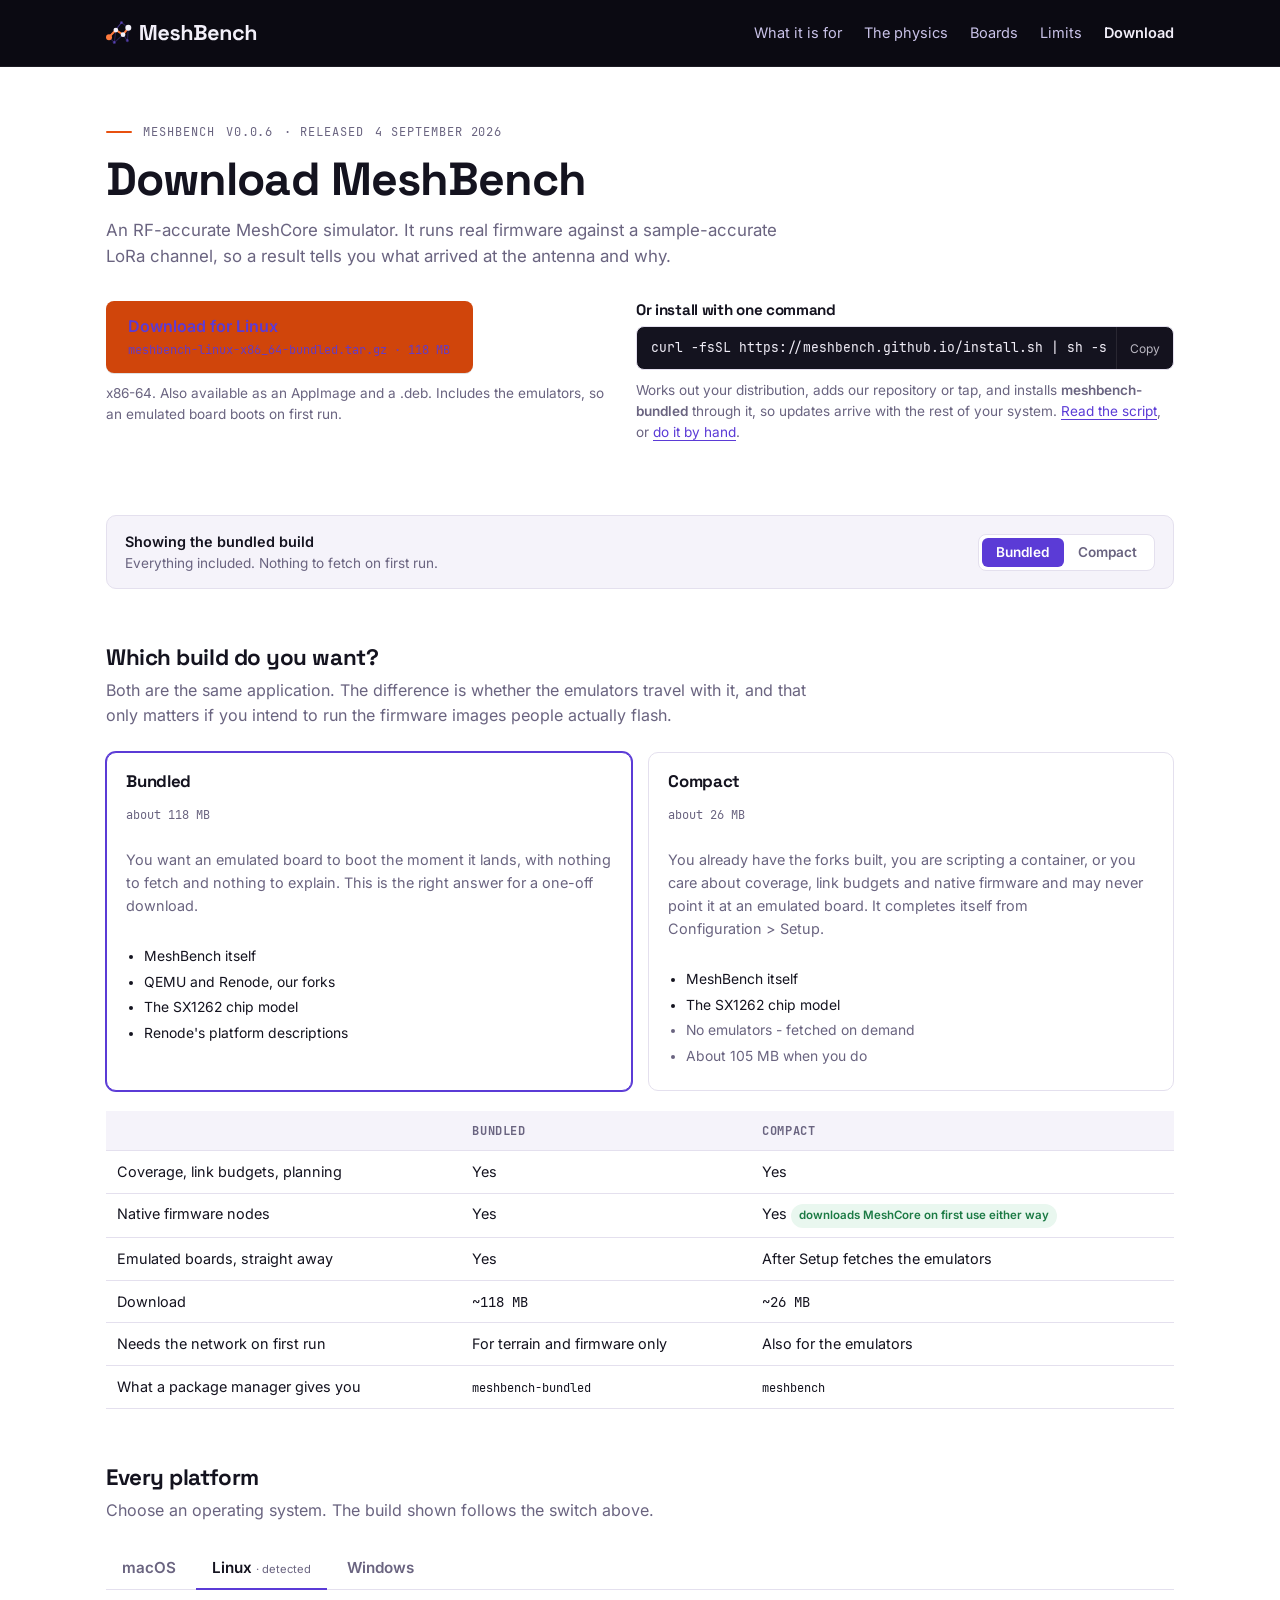
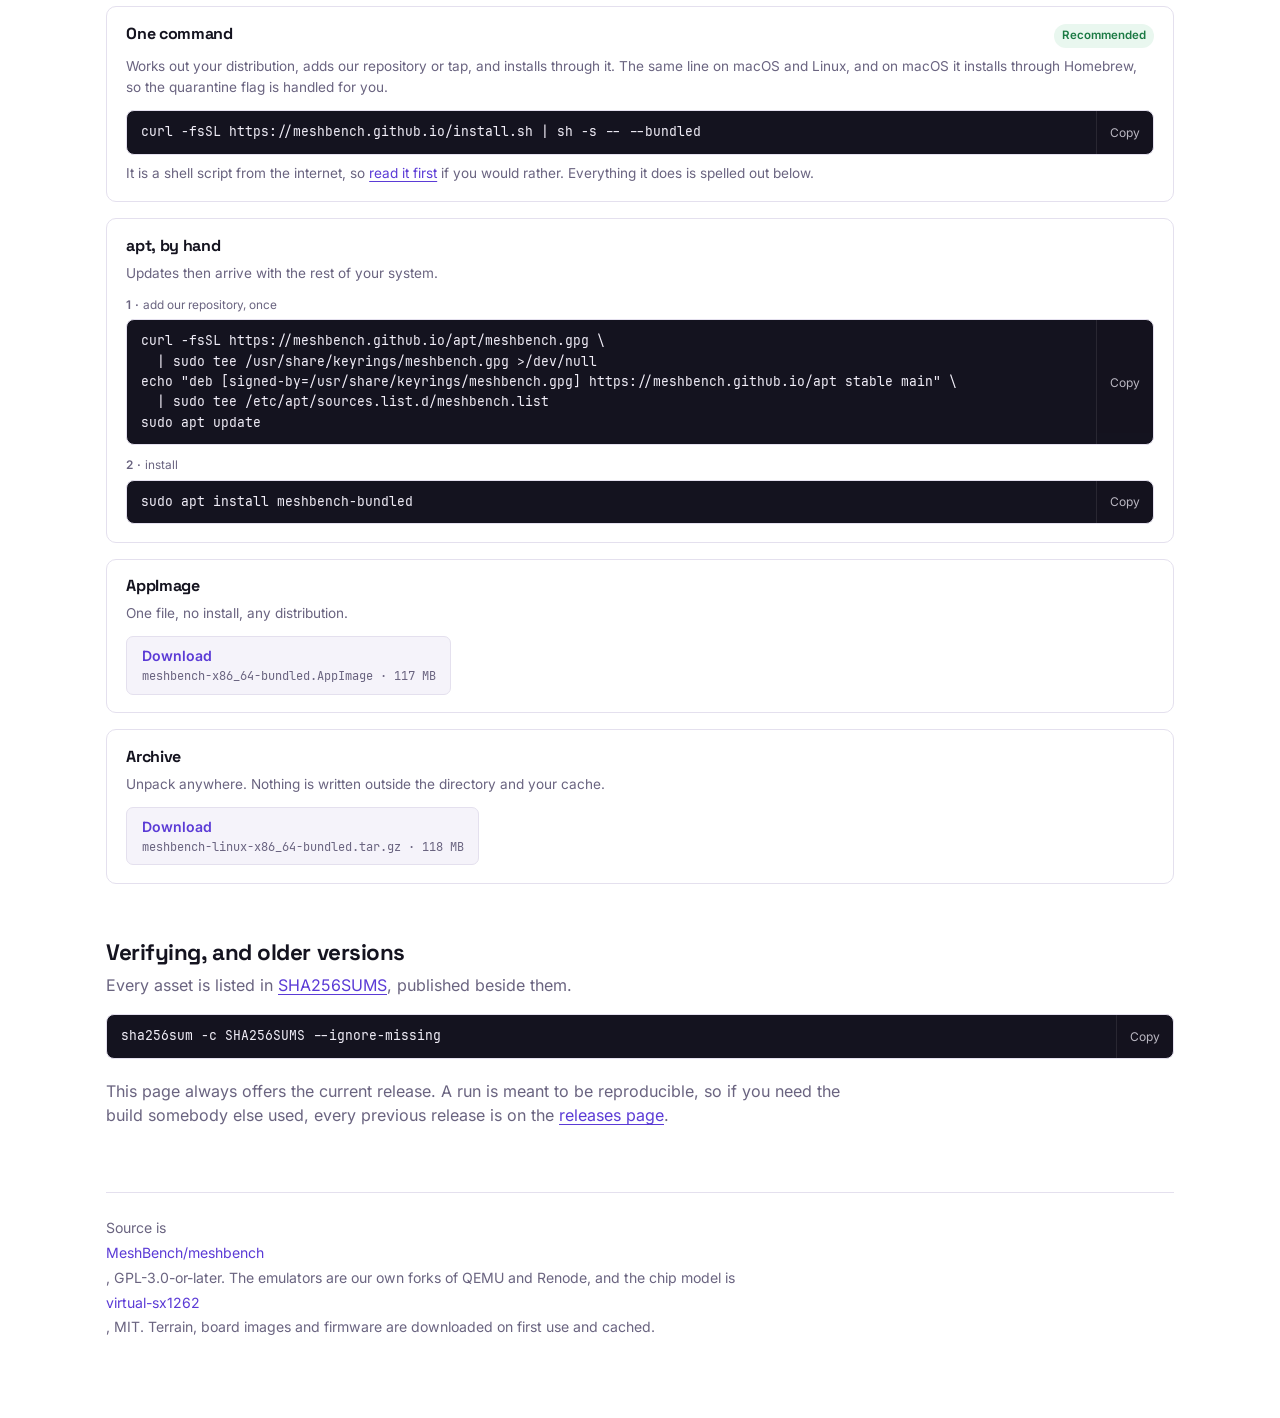
==== commit ae3a81d3: "download: stop this page's stylesheet reaching the masthead The bar was taller here than on the land" ====
--- a/download/index.html
+++ b/download/index.html
@@ -91,27 +91,31 @@
     line-height: 1.55;
     -webkit-font-smoothing: antialiased;
   }
-  .wrap { max-width: 62rem; margin: 0 auto; padding: 0 1.5rem 5rem; }
-  h1, h2, h3 { font-family: var(--display); font-weight: 700; text-wrap: balance; margin: 0; }
-  a { color: var(--relay); }
+  /* Never .wrap: that is styles.css's, and the masthead is built from it. */
+  .page { padding-bottom: 5rem; }
+  .page h1, .page h2, .page h3 { font-family: var(--display); font-weight: 700;
+                                 text-wrap: balance; margin: 0; }
+  .page a { color: var(--relay); }
 
   /* The masthead is styles.css's own; only the current-page mark is ours. */
   .masthead nav a[aria-current="page"] { color: #F2EFF9; font-weight: 600; }
 
   /* ---- hero ---- */
-  header { padding: 3.5rem 0 2rem; }
-  .eyebrow {
+  /* Scoped: the masthead is a <header> too, and an unscoped rule here made
+     the bar taller than the landing page's. */
+  .page > header { padding: 3.5rem 0 2rem; }
+  .page .eyebrow {
     font-family: var(--mono); font-size: .75rem; letter-spacing: .08em;
     text-transform: uppercase; color: var(--dim); margin-bottom: .75rem;
   }
-  h1 { font-size: clamp(2rem, 5vw, 2.9rem); line-height: 1.1; }
-  .lede { color: var(--dim); font-size: 1.05rem; max-width: 42rem; margin-top: .75rem; }
+  .page h1 { font-size: clamp(2rem, 5vw, 2.9rem); line-height: 1.1; }
+  .page .lede { color: var(--dim); font-size: 1.05rem; max-width: 42rem; margin-top: .75rem; }
 
   .primary-row {
     display: flex; flex-wrap: wrap; gap: 1.5rem; align-items: flex-start;
     margin-top: 2rem;
   }
-  .primary { flex: 1 1 20rem; }
+  .primary { flex: 1 1 20rem; min-width: 0; }
 
   /* The one orange thing. */
   .btn-signal {
@@ -126,7 +130,7 @@
   }
   .under-btn { font-size: .85rem; color: var(--dim); margin-top: .6rem; }
 
-  .alt { flex: 1 1 22rem; }
+  .alt { flex: 1 1 22rem; min-width: 0; }
   .alt h3 { font-size: .95rem; margin-bottom: .5rem; }
   .step {
     font-size: .74rem; font-weight: 600; letter-spacing: .04em; text-transform: uppercase;
@@ -143,6 +147,9 @@
   .cmd code {
     font-family: var(--mono); font-size: .82rem; color: var(--code-ink);
     padding: .7rem .85rem; overflow-x: auto; white-space: pre; flex: 1; display: block;
+    /* Same reason: without this the code sets the row's width instead of
+       scrolling inside it. */
+    min-width: 0;
   }
   .cmd button {
     border: 0; border-left: 1px solid rgba(255,255,255,.12); background: transparent;
@@ -168,23 +175,23 @@
   .seg button[aria-pressed="true"] { background: var(--relay); color: #fff; }
 
   /* ---- variant cards ---- */
-  section { margin-top: 3.5rem; }
-  section > h2 { font-size: 1.4rem; }
-  section > p.intro { color: var(--dim); max-width: 46rem; margin-top: .5rem; }
+  .page section { margin-top: 3.5rem; padding: 0; border-top: 0; }
+  .page section > h2 { font-size: 1.4rem; }
+  .page section > p.intro { color: var(--dim); max-width: 46rem; margin-top: .5rem; }
 
   .cards { display: grid; grid-template-columns: repeat(auto-fit, minmax(17rem, 1fr)); gap: 1rem; margin-top: 1.5rem; }
-  .card { border: 1px solid var(--line); border-radius: 10px; padding: 1.2rem; background: var(--paper); }
-  .card.on { border-color: var(--relay); box-shadow: 0 0 0 1px var(--relay); }
-  .card h3 { font-size: 1.05rem; }
-  .card .size { font-family: var(--mono); font-size: .78rem; color: var(--dim); margin-top: .15rem; }
-  .card p { font-size: .9rem; color: var(--dim); margin: .7rem 0 0; }
-  .card ul { margin: .8rem 0 0; padding-left: 1.1rem; font-size: .87rem; }
-  .card li { margin: .25rem 0; }
-  .card li.no { color: var(--dim); }
-
-  table { width: 100%; border-collapse: collapse; margin-top: 1.25rem; font-size: .9rem; }
-  th, td { text-align: left; padding: .6rem .7rem; border-bottom: 1px solid var(--line); vertical-align: top; }
-  th { font-weight: 600; font-size: .78rem; text-transform: uppercase; letter-spacing: .05em; color: var(--dim); }
+  .page .card { border: 1px solid var(--line); border-radius: 10px; padding: 1.2rem; background: var(--paper); }
+  .page .card.on { border-color: var(--relay); box-shadow: 0 0 0 1px var(--relay); }
+  .page .card h3 { font-size: 1.05rem; }
+  .page .card .size { font-family: var(--mono); font-size: .78rem; color: var(--dim); margin-top: .15rem; }
+  .page .card p { font-size: .9rem; color: var(--dim); margin: .7rem 0 0; }
+  .page .card ul { margin: .8rem 0 0; padding-left: 1.1rem; font-size: .87rem; }
+  .page .card li { margin: .25rem 0; }
+  .page .card li.no { color: var(--dim); }
+
+  .page table { width: 100%; border-collapse: collapse; margin-top: 1.25rem; font-size: .9rem; }
+  .page th, .page td { text-align: left; padding: .6rem .7rem; border-bottom: 1px solid var(--line); vertical-align: top; }
+  .page th { font-weight: 600; font-size: .78rem; text-transform: uppercase; letter-spacing: .05em; color: var(--dim); }
   td.num { font-family: var(--mono); font-variant-numeric: tabular-nums; }
   .scroll { overflow-x: auto; }
 
@@ -224,8 +231,9 @@
   }
   .callout strong { display: block; margin-bottom: .2rem; }
 
-  footer { margin-top: 4rem; padding-top: 1.5rem; border-top: 1px solid var(--line); font-size: .88rem; color: var(--dim); }
-  footer a { font-weight: 500; }
+  .page footer { margin-top: 4rem; padding: 1.5rem 0 0; border-top: 1px solid var(--line);
+                 background: transparent; font-size: .88rem; color: var(--dim); }
+  .page footer a { font-weight: 500; }
   .hidden { display: none; }
   @media (prefers-reduced-motion: reduce) { * { transition: none !important; } }
 </style>
@@ -264,7 +272,7 @@
   </div>
 </header>
 
-<div class="wrap" id="top">
+<div class="wrap page" id="top">
 
 <header>
   <div class="eyebrow">MeshBench <span id="ver">v0.0.6</span> &middot; released <span id="released">4 September 2026</span></div>
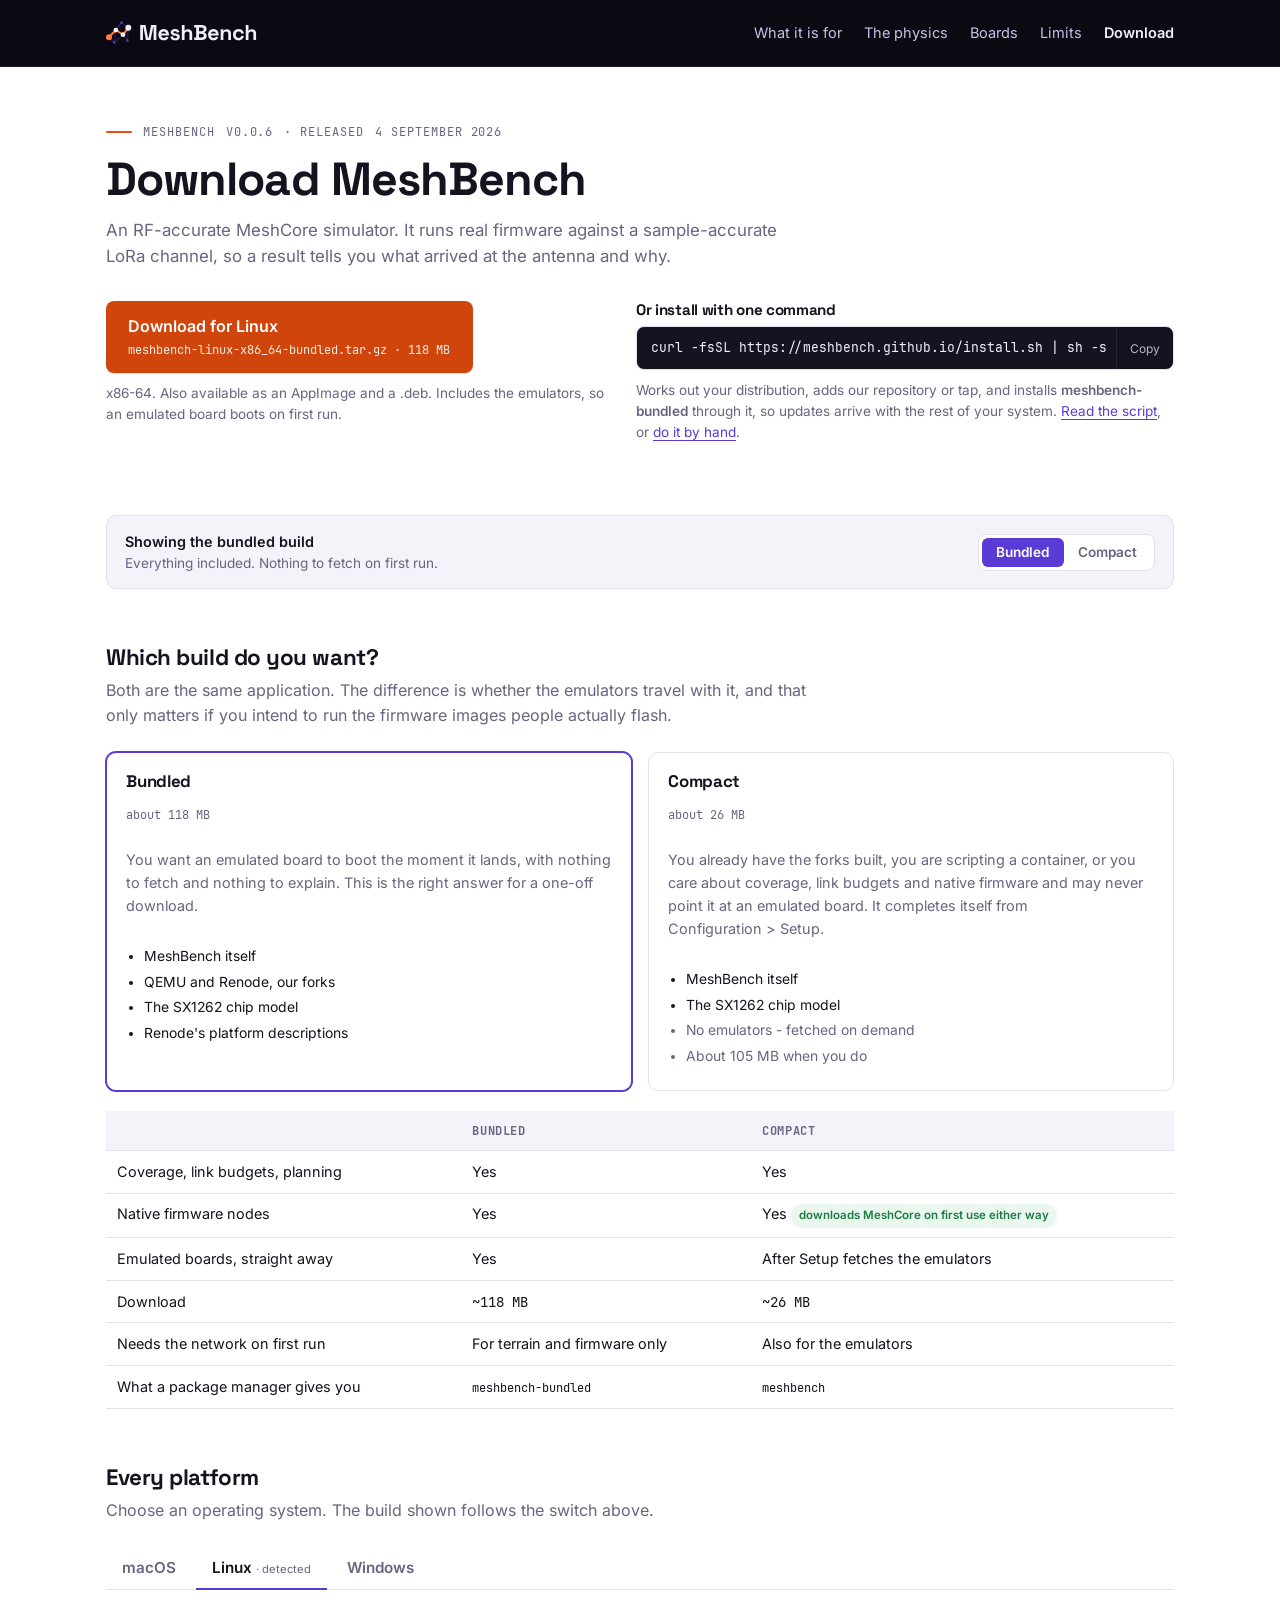
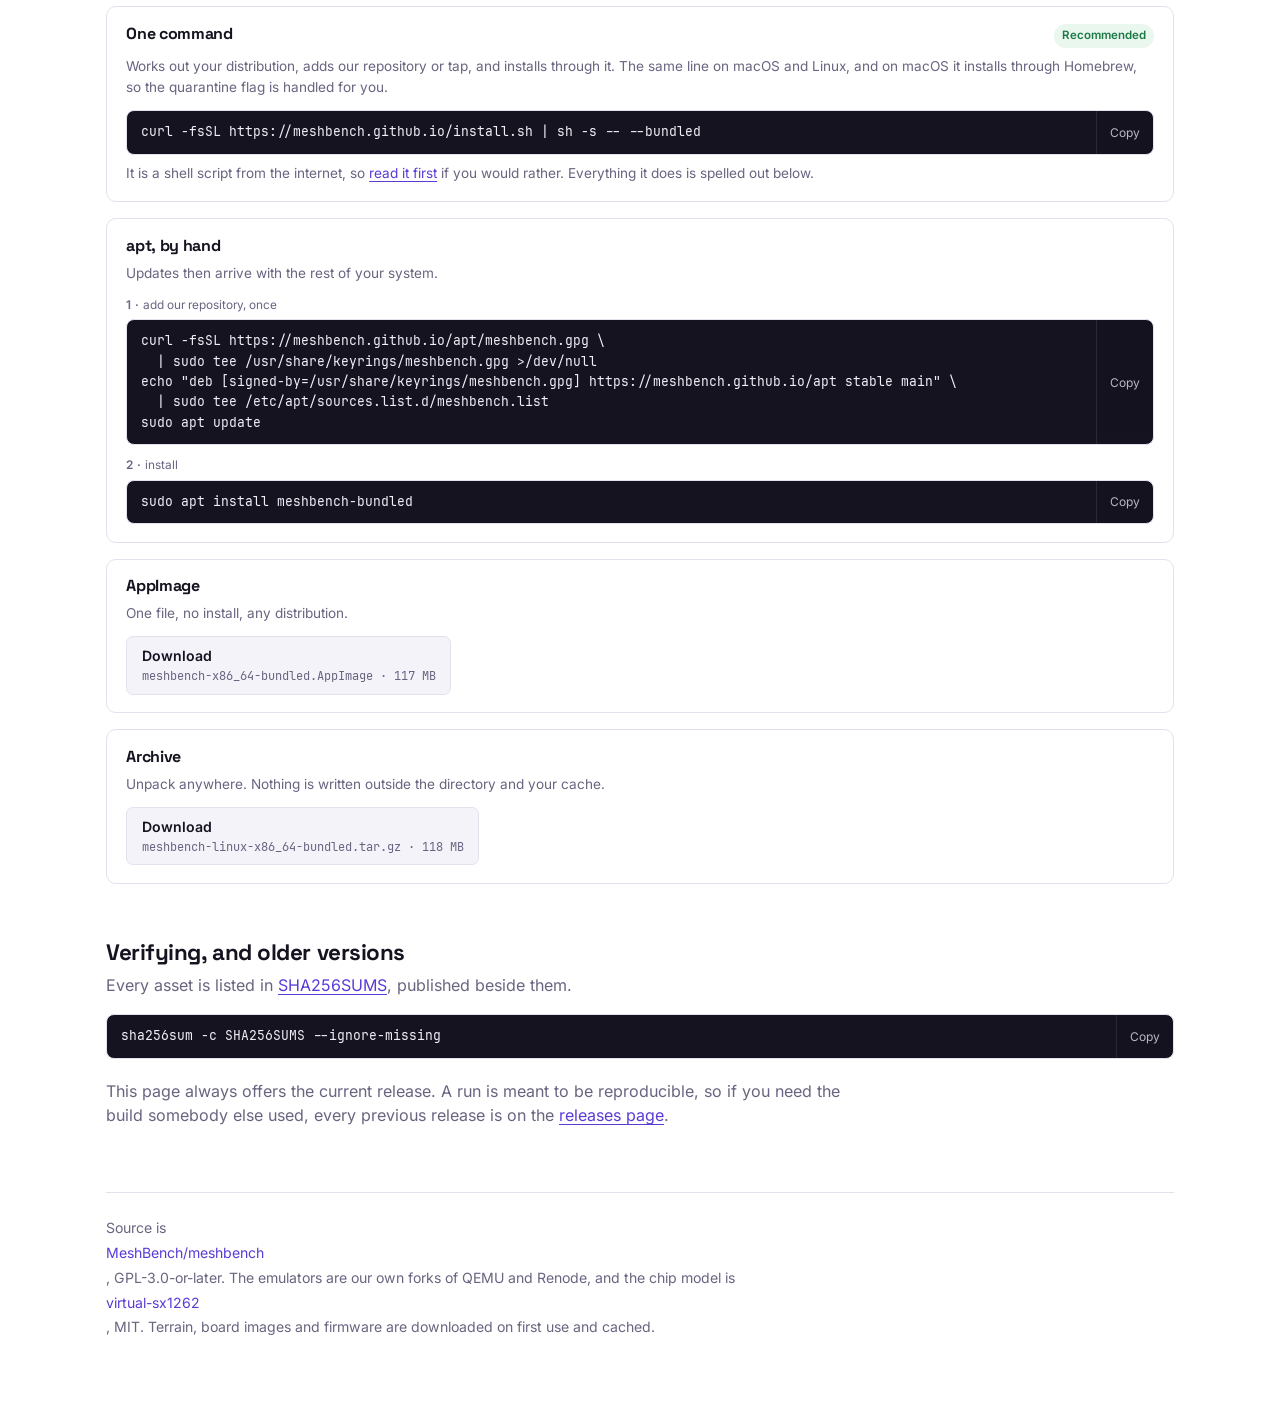
==== commit bed7f2e2: "download: the orange button gets its white label back My own fix broke it. Scoping the link colour t" ====
--- a/download/index.html
+++ b/download/index.html
@@ -95,7 +95,11 @@
   .page { padding-bottom: 5rem; }
   .page h1, .page h2, .page h3 { font-family: var(--display); font-weight: 700;
                                  text-wrap: balance; margin: 0; }
-  .page a { color: var(--relay); }
+  /* Not a blanket rule: scoping this to .page put it at (0,1,1), which
+     outranks .btn-signal at (0,1,0), and the orange button's label turned
+     violet. Excluded rather than out-specified, so a button added later
+     does not have to know to fight it. */
+  .page a:not([class*="btn-"]) { color: var(--relay); }
 
   /* The masthead is styles.css's own; only the current-page mark is ours. */
   .masthead nav a[aria-current="page"] { color: #F2EFF9; font-weight: 600; }
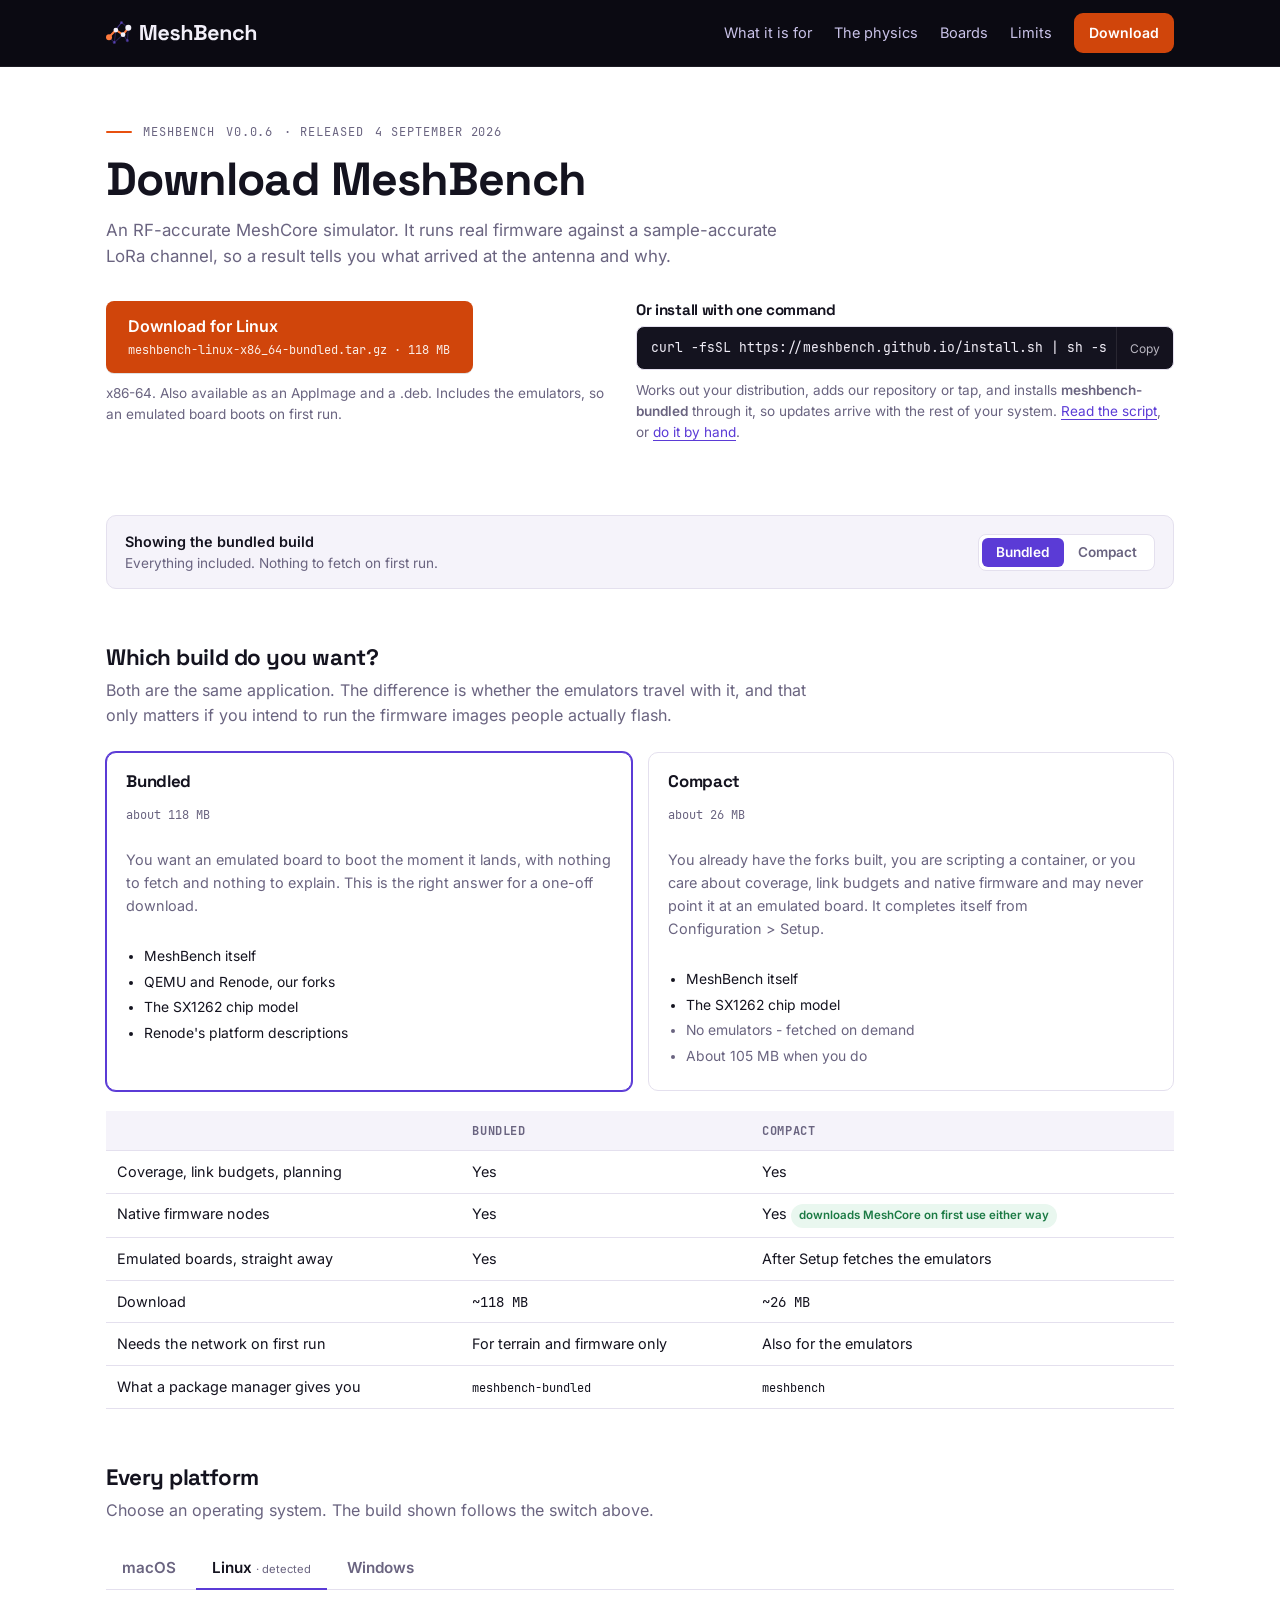
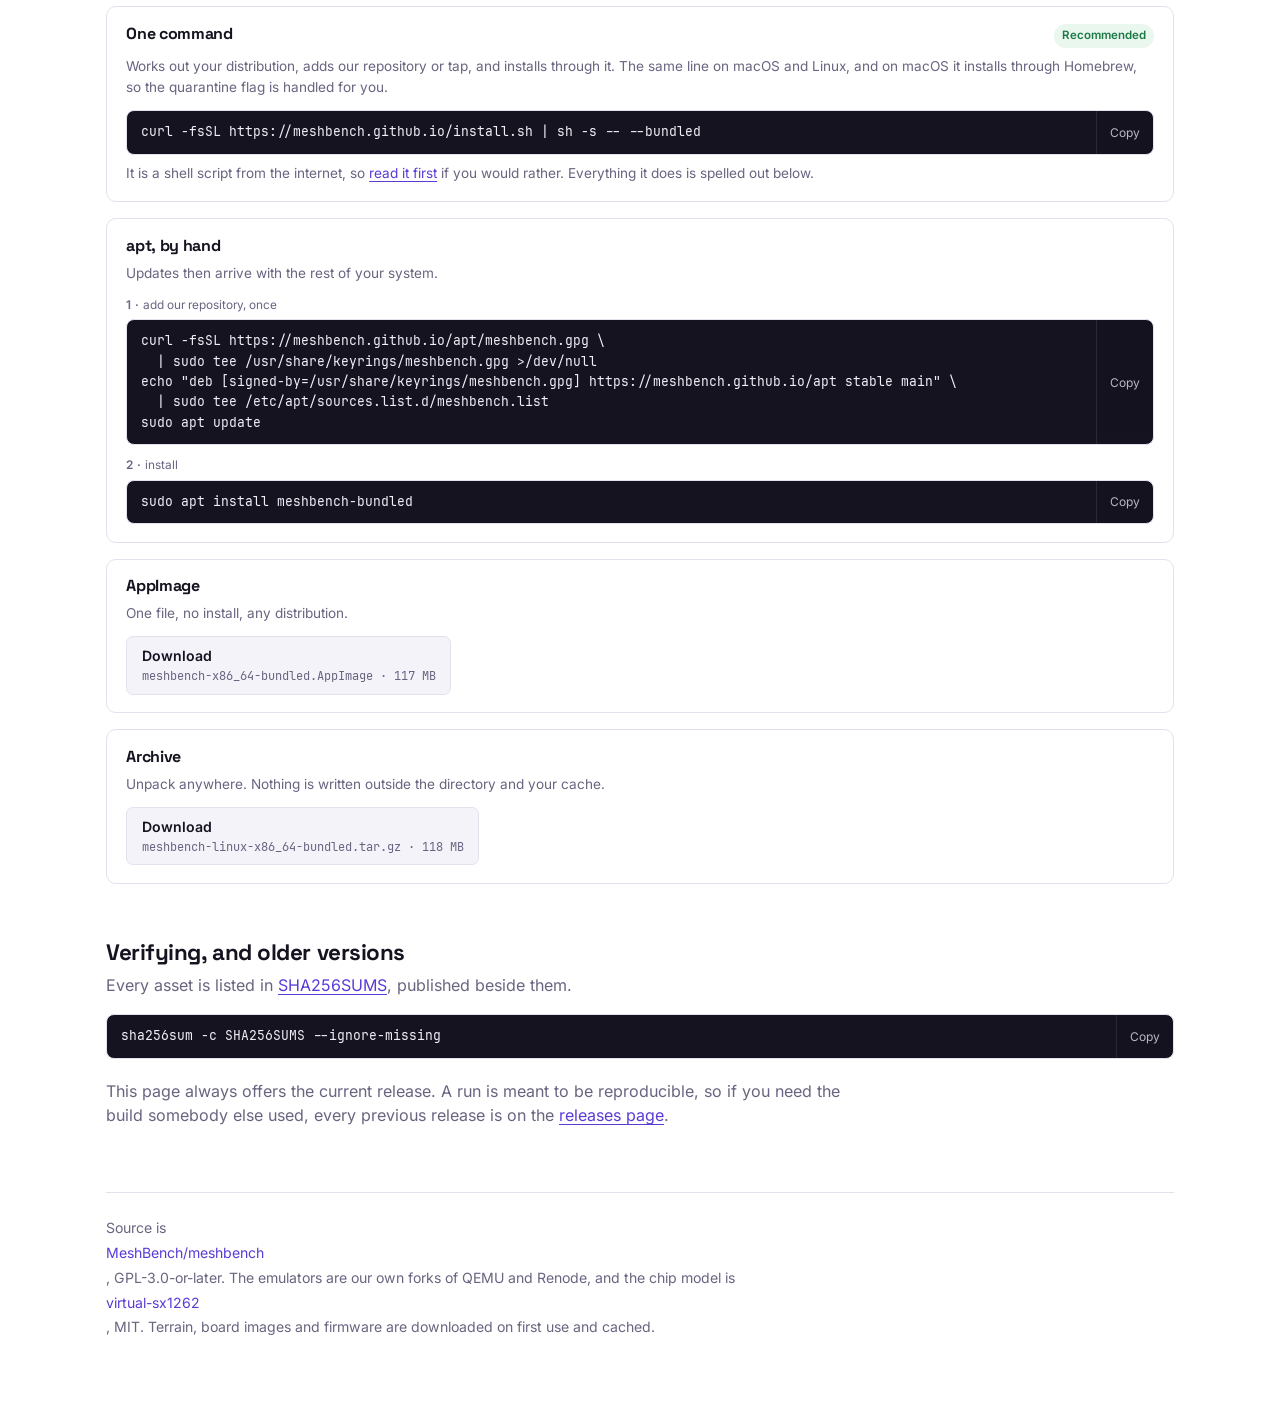
==== commit 59c8a2da: "download: keep the orange Download button in the bar I had made it plain bold text on the page it po" ====
--- a/download/index.html
+++ b/download/index.html
@@ -101,8 +101,9 @@
      does not have to know to fight it. */
   .page a:not([class*="btn-"]) { color: var(--relay); }
 
-  /* The masthead is styles.css's own; only the current-page mark is ours. */
-  .masthead nav a[aria-current="page"] { color: #F2EFF9; font-weight: 600; }
+  /* The masthead is entirely styles.css's. Nothing here styles it: the bar
+     should look the same on every page, and aria-current carries "you are
+     here" for a screen reader without changing how it looks. */
 
   /* ---- hero ---- */
   /* Scoped: the masthead is a <header> too, and an unscoped rule here made
@@ -271,7 +272,7 @@
       <a href="/#physics">The physics</a>
       <a href="/#boards">Boards</a>
       <a href="/#limits">Limits</a>
-      <a href="/download/" aria-current="page">Download</a>
+      <a class="btn btn-primary" href="/download/" aria-current="page">Download</a>
     </nav>
   </div>
 </header>
